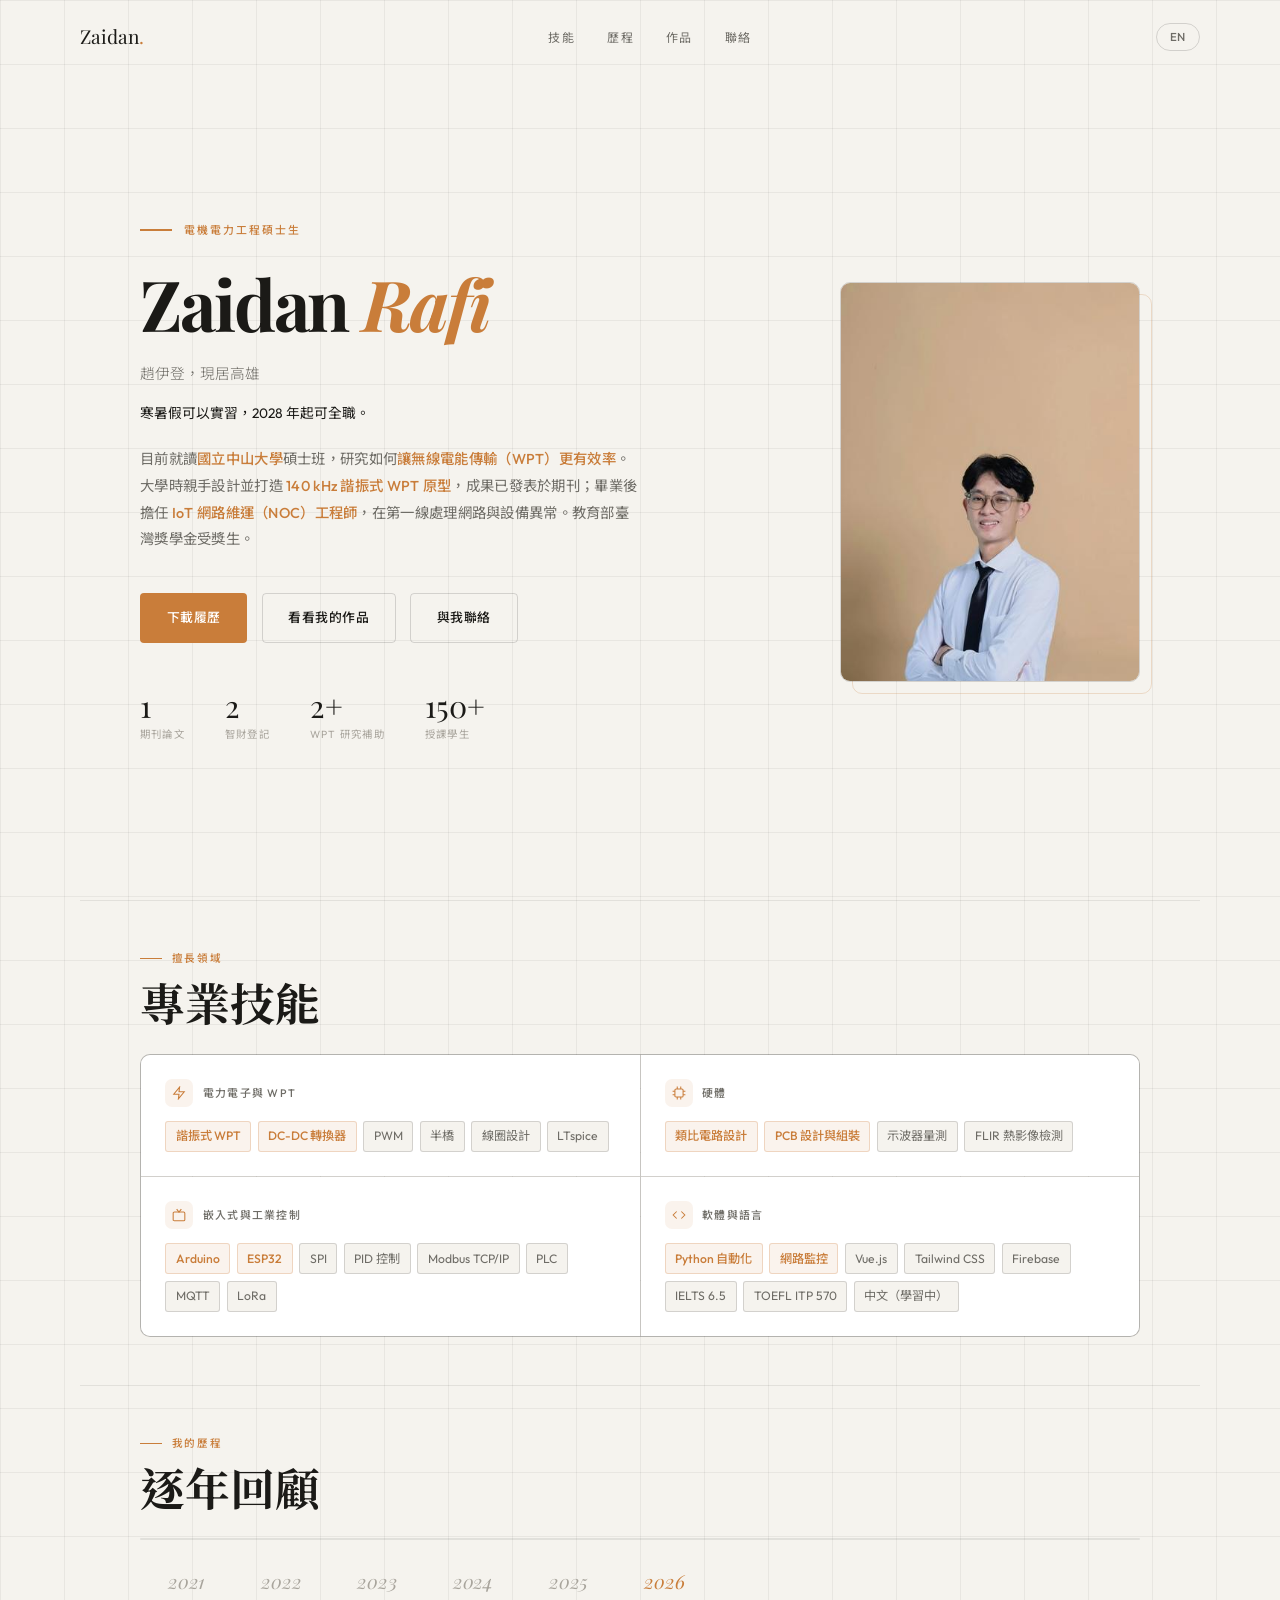
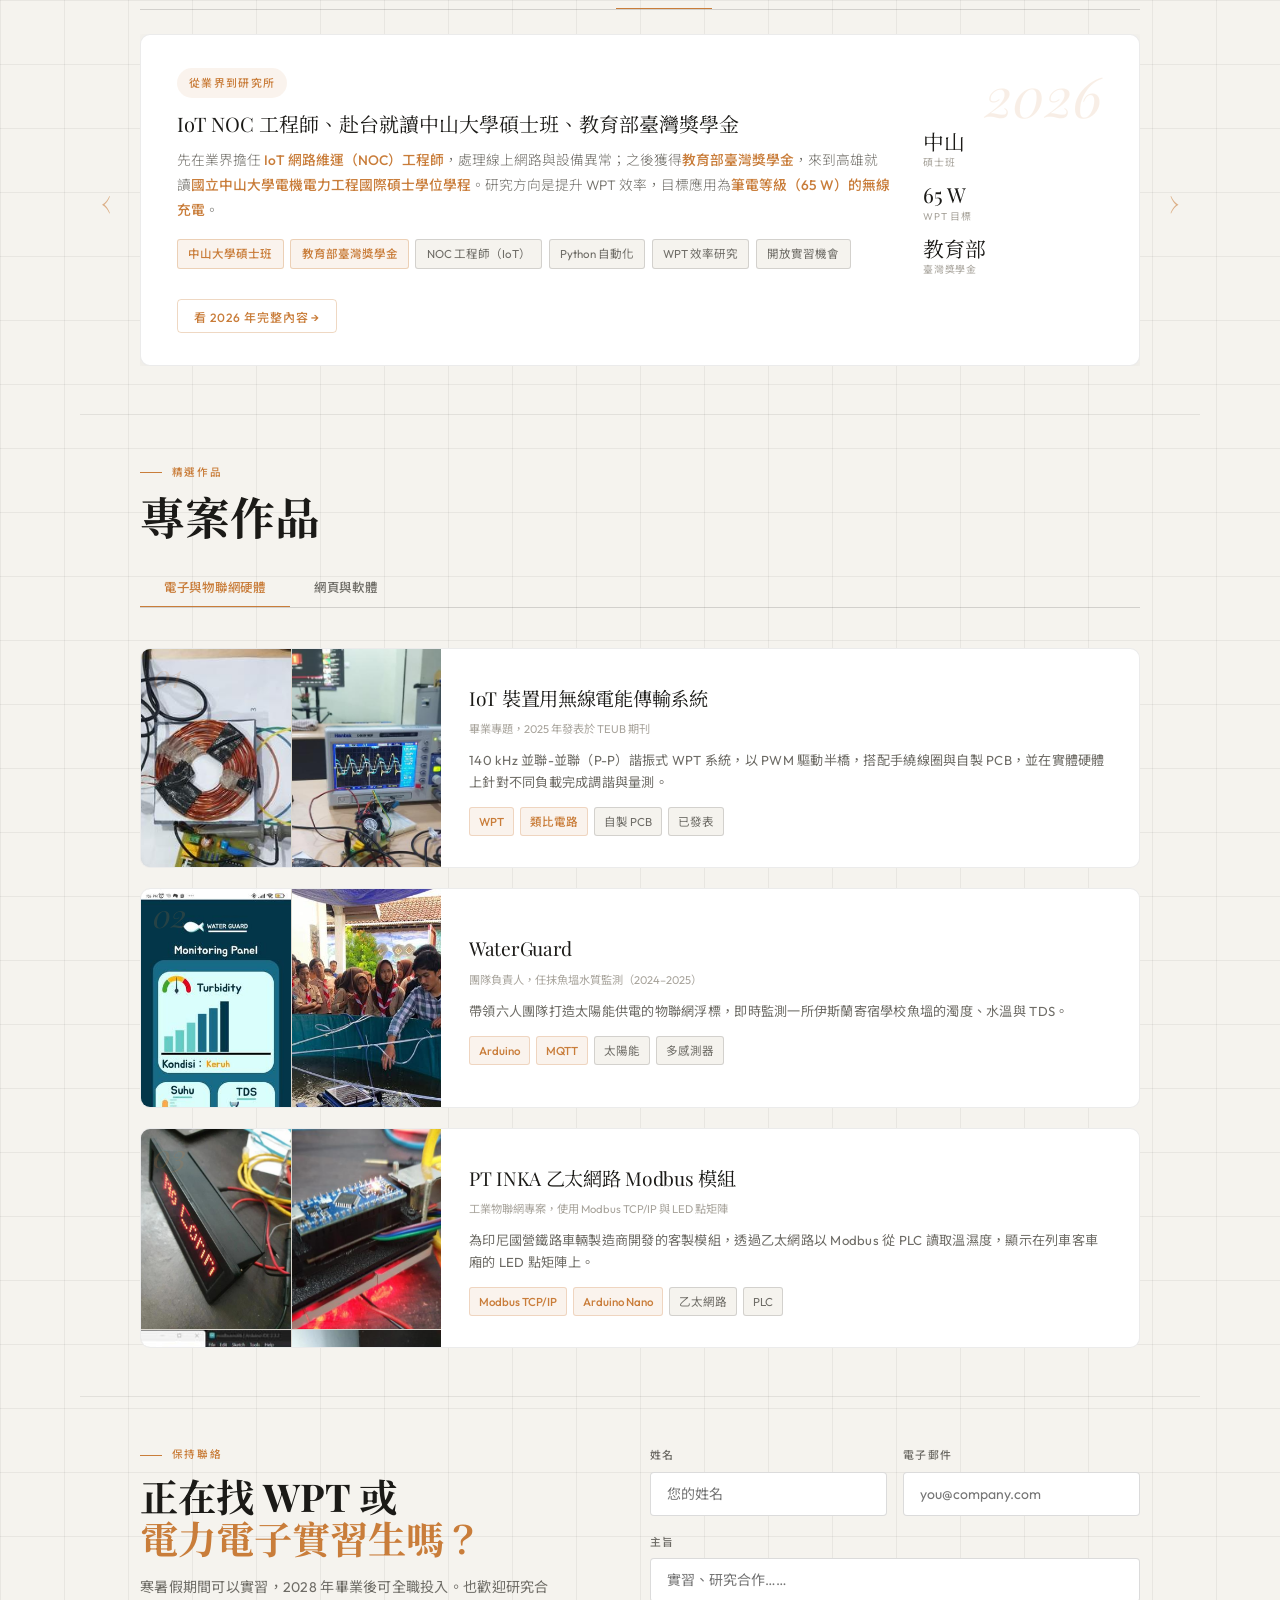
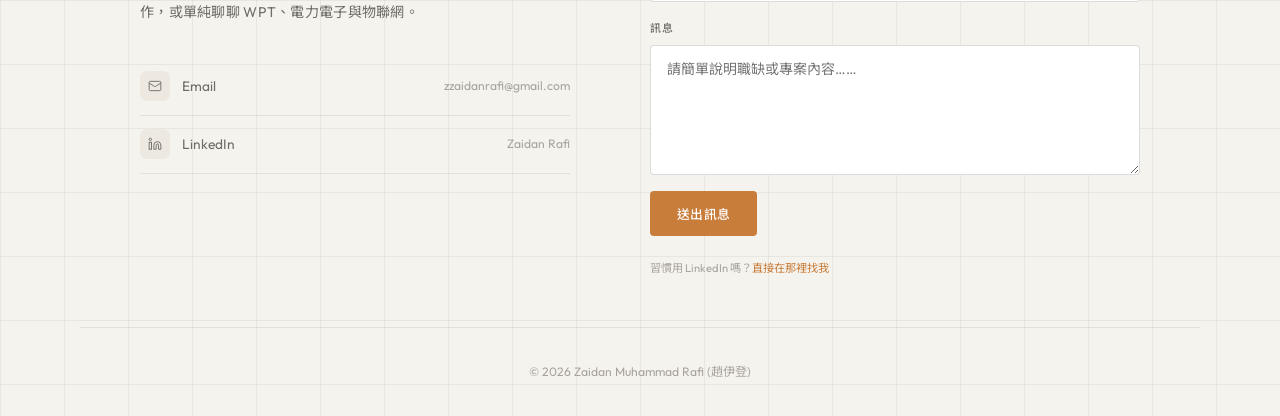
==== zh-tw/index.html @ 0ae0b6b9 "Favicon: flat #c97d3a Z monogram (ico 48, svg, png 192/512, apple-touch 180) Co-Authored-By: Claude " ====
<!DOCTYPE html>
<!-- GENERATED by tools/build-zh.js from index.html + i18n.js. Do not edit by hand. -->
<html lang="zh-Hant-TW" data-lang="zh">
<head>
  <meta charset="UTF-8"/>
  <meta name="viewport" content="width=device-width,initial-scale=1.0"/>
  <script>
    // Old shared links (?lang=zh-TW) and first-time Chinese-language visitors go to /zh-tw/.
    (function () {
      if (document.documentElement.getAttribute('data-lang') === 'zh') return;
      var q = new URLSearchParams(location.search).get('lang'), saved = null;
      try { saved = localStorage.getItem('zr_lang'); } catch (e) {}
      var zhBrowser = (navigator.languages || [navigator.language || '']).some(function (l) { return /^zh/i.test(l); });
      if ((q && /^zh/i.test(q)) || (!q && !saved && zhBrowser)) location.replace('/zh-tw/' + location.hash);
    })();
  </script>
  <title>趙伊登 Zaidan Rafi｜中山大學電機電力工程碩士生，研究無線電能傳輸</title>
  <meta name="description" content="趙伊登（Zaidan Muhammad Rafi），國立中山大學電機電力工程國際碩士學位學程碩士生，研究如何提升無線電能傳輸（WPT）效率。寒暑假可實習。"/>
  <meta name="google-site-verification" content="NMZUinbM27jAgfKmvwNhkKW8KKbpw7Dh9Q3jWD35H5w" />
  <link rel="icon" href="/favicon.ico" sizes="48x48"/>
  <link rel="icon" href="/icon.svg" type="image/svg+xml"/>
  <link rel="icon" href="/img/icon-192.png" type="image/png" sizes="192x192"/>
  <link rel="icon" href="/img/icon-512.png" type="image/png" sizes="512x512"/>
  <link rel="apple-touch-icon" href="/img/apple-touch-icon.png" sizes="180x180"/>
  <meta name="author" content="Zaidan Muhammad Rafi"/>
  <meta name="robots" content="index, follow, max-image-preview:large"/>
  <link rel="canonical" href="https://zaidanrafi.github.io/zh-tw/"/>
  <link rel="alternate" hreflang="en" href="https://zaidanrafi.github.io/"/>
  <link rel="alternate" hreflang="zh-TW" href="https://zaidanrafi.github.io/zh-tw/"/>
  <link rel="alternate" hreflang="x-default" href="https://zaidanrafi.github.io/"/>
  <meta property="og:type" content="profile"/>
  <meta property="og:site_name" content="Zaidan Muhammad Rafi"/>
  <meta property="og:locale" content="zh_TW"/>
  <meta property="og:locale:alternate" content="en_US"/>
  <meta property="og:title" content="趙伊登 Zaidan Muhammad Rafi｜無線電能傳輸與電力電子"/>
  <meta property="og:description" content="國立中山大學電機電力工程碩士生，研究如何讓無線電能傳輸更有效率。具期刊論文、兩項智財登記與 WPT 創業補助，寒暑假可以實習。"/>
  <meta property="og:url" content="https://zaidanrafi.github.io/zh-tw/"/>
  <meta property="og:image" content="https://zaidanrafi.github.io/img/og.png"/>
  <meta property="og:image:width" content="1200"/>
  <meta property="og:image:height" content="630"/>
  <meta property="og:image:alt" content="趙伊登（Zaidan Muhammad Rafi），國立中山大學電機電力工程碩士生"/>
  <meta property="profile:first_name" content="Zaidan Muhammad"/>
  <meta property="profile:last_name" content="Rafi"/>
  <meta name="twitter:card" content="summary_large_image"/>
  <meta name="twitter:title" content="趙伊登 Zaidan Muhammad Rafi｜無線電能傳輸與電力電子"/>
  <meta name="twitter:description" content="國立中山大學電機電力工程碩士生，研究如何讓無線電能傳輸更有效率。具期刊論文、兩項智財登記與 WPT 創業補助，寒暑假可以實習。"/>
  <meta name="twitter:image" content="https://zaidanrafi.github.io/img/og.png"/>
  <meta name="theme-color" content="#c97d3a"/>
  <script type="application/ld+json">{"@context":"https://schema.org","@graph":[{"@type":"Person","@id":"https://zaidanrafi.github.io/#person","name":"Zaidan Muhammad Rafi","alternateName":["Zaidan Rafi","趙伊登"],"givenName":"Zaidan Muhammad","familyName":"Rafi","url":"https://zaidanrafi.github.io/","image":"https://zaidanrafi.github.io/img/photo.jpeg","email":"mailto:zzaidanrafi@gmail.com","jobTitle":"MSc Student, Electrical Power Engineering","description":"MSc student in Electrical Power Engineering at National Sun Yat-sen University (NSYSU), Taiwan, researching efficient wireless power transfer (WPT). BSc in Electrical Engineering from Universitas Brawijaya.","affiliation":{"@type":"CollegeOrUniversity","name":"National Sun Yat-sen University","alternateName":"國立中山大學","url":"https://www.nsysu.edu.tw/"},"alumniOf":{"@type":"CollegeOrUniversity","name":"Universitas Brawijaya","url":"https://ub.ac.id/"},"address":{"@type":"PostalAddress","addressLocality":"Kaohsiung","addressCountry":"TW"},"knowsLanguage":["id","en","zh-Hant"],"knowsAbout":["Wireless Power Transfer","Magnetic Resonant Coupling","Power Electronics","DC-DC Converters","Electrical Power Engineering","Internet of Things","Embedded Systems","Modbus TCP/IP","PCB Design"],"award":["MOE Taiwan Scholarship","Brawijaya Start-up Action Funding 2024","2nd Place, Transport Safety Innovation Competition 2024","3rd Place, SIGMA Business Plan Competition 2024"],"sameAs":["https://www.linkedin.com/in/zaidanrafi","https://github.com/zaidanrafi"]},{"@type":"ScholarlyArticle","@id":"https://zaidanrafi.github.io/#wpt-paper","headline":"Design and Development of a 140 kHz Magnetic Resonant Coupling WPT System for IoT Devices","author":{"@id":"https://zaidanrafi.github.io/#person"},"datePublished":"2025-07","isPartOf":{"@type":"Periodical","name":"TEUB Student Journal, Electrical Engineering, Universitas Brawijaya"},"url":"https://elektro.studentjournal.ub.ac.id/index.php/teub/article/view/2264","about":["Wireless Power Transfer","Magnetic Resonant Coupling","Internet of Things"]},{"@type":"WebSite","@id":"https://zaidanrafi.github.io/#website","url":"https://zaidanrafi.github.io/","name":"Zaidan Muhammad Rafi","alternateName":["Zaidan Rafi","趙伊登"],"inLanguage":["en","zh-Hant-TW"],"publisher":{"@id":"https://zaidanrafi.github.io/#person"}},{"@type":"ProfilePage","@id":"https://zaidanrafi.github.io/zh-tw/#profile","url":"https://zaidanrafi.github.io/zh-tw/","name":"趙伊登 Zaidan Rafi｜中山大學電機電力工程碩士生，研究無線電能傳輸","inLanguage":"zh-Hant-TW","isPartOf":{"@id":"https://zaidanrafi.github.io/#website"},"mainEntity":{"@id":"https://zaidanrafi.github.io/#person"},"dateModified":"2026-11-06"}]}</script>
  <link rel="preconnect" href="https://fonts.googleapis.com"/>
  <link rel="preconnect" href="https://fonts.gstatic.com" crossorigin/>
  <link href="https://fonts.googleapis.com/css2?family=Playfair+Display:ital,wght@0,400;1,400&amp;family=Outfit:wght@300;400;500&amp;family=Noto+Sans+TC:wght@300;400;500&amp;family=Noto+Serif+TC:wght@500&amp;display=swap" rel="stylesheet" id="fonts"/>
  <link rel="preload" as="image" href="/img/photo.jpeg"/>
  <link rel="stylesheet" href="/style.css?v=8d2f2c07"/>
  <script src="https://cdn.jsdelivr.net/npm/@emailjs/browser@4.4.1/dist/email.min.js" integrity="sha384-SALc35EccAf6RzGw4iNsyj7kTPr33K7RoGzYu+7heZhT8s0GZouafRiCg1qy44AS" crossorigin="anonymous" defer></script>
  <meta name="referrer" content="strict-origin-when-cross-origin"/>
</head>
<body>

<nav id="nav">
  <a href="#top" class="nav-logo">Zaidan<span>.</span></a>
  <ul class="nav-links">
    <li><a href="#skills" data-i18n="nav.skills">技能</a></li>
    <li><a href="#journey" data-i18n="nav.journey">歷程</a></li>
    <li><a href="#projects" data-i18n="nav.work">作品</a></li>
    <li><a href="#contact" data-i18n="nav.contact">聯絡</a></li>
  </ul>
  <div class="nav-right">
  <button class="lang-btn" id="langBtn" type="button" aria-label="Switch to English" lang="en">EN</button>
  <button class="hamburger" id="hamburger" aria-label="Menu"><span></span><span></span><span></span></button>
  </div>
</nav>
<div class="mobile-menu" id="mobileMenu">
  <a href="#skills"   onclick="closeMob()" data-i18n="nav.skills">技能</a>
  <a href="#journey"  onclick="closeMob()" data-i18n="nav.journey">歷程</a>
  <a href="#projects" onclick="closeMob()" data-i18n="nav.work">作品</a>
  <a href="#contact"  onclick="closeMob()" data-i18n="nav.contact">聯絡</a>
</div>

<div id="top" class="hero-wrap">
<div class="hero">
  <div class="hero-inner">
    <div>
      <div class="hero-eyebrow" data-anim><div class="eyebrow-line"></div><span data-i18n="hero.eyebrow">電機電力工程碩士生</span></div>
      <h1 class="hero-name" data-anim>Zaidan <em>Rafi</em></h1>
      <p class="hero-role" data-anim data-i18n="hero.role"><span class="zh" lang="zh-Hant">趙伊登</span>，現居高雄</p>
      <div class="avail" data-anim data-i18n="hero.avail">寒暑假可以實習，2028 年起可全職。</div>
      <p class="hero-bio" data-anim data-i18n="hero.bio">目前就讀<b>國立中山大學</b>碩士班，研究如何<b>讓無線電能傳輸（WPT）更有效率</b>。大學時親手設計並打造 <b>140 kHz 諧振式 WPT 原型</b>，成果已發表於期刊；畢業後擔任 <b>IoT 網路維運（NOC）工程師</b>，在第一線處理網路與設備異常。教育部臺灣獎學金受獎生。</p>
      <div class="hero-cta" data-anim>
        <a href="/Zaidan_Rafi_CV_ZH.pdf" class="btn btn-primary cv-link" target="_blank" rel="noopener" data-i18n="hero.cv">下載履歷</a>
        <a href="#projects" class="btn btn-ghost" data-i18n="hero.cta1">看看我的作品</a>
        <a href="#contact"  class="btn btn-ghost" data-i18n="hero.cta2">與我聯絡</a>
      </div>
      <div class="stats-row" data-anim>
        <div class="stat"><span class="stat-num">1</span><span class="stat-lbl" data-i18n="stat.paper">期刊論文</span></div>
        <div class="stat"><span class="stat-num">2</span><span class="stat-lbl" data-i18n="stat.patents">智財登記</span></div>
        <div class="stat"><span class="stat-num">2+</span><span class="stat-lbl" data-i18n="stat.grants">WPT 研究補助</span></div>
        <div class="stat"><span class="stat-num">150+</span><span class="stat-lbl" data-i18n="stat.students">授課學生</span></div>
      </div>
    </div>
    <div class="photo-wrap" data-anim>
      <div class="photo-frame"><img src="/img/photo.jpeg" alt="趙伊登（Zaidan Muhammad Rafi）個人照" width="400" height="600" fetchpriority="high"/></div>
      <div class="photo-deco"></div>
    </div>
  </div>
  <div class="hero-mob" data-anim>
    <div class="hm-top">
      <div class="hm-photo"><img src="/img/photo.jpeg" alt="趙伊登（Zaidan Muhammad Rafi）個人照" width="400" height="600"/></div>
      <div><div class="hm-ey" data-i18n="hm.ey">中山大學碩士生</div><p class="hm-name">Zaidan <em>Rafi</em></p><p class="hm-role" data-i18n="hm.role"><span class="zh" lang="zh-Hant">趙伊登</span>，現居高雄</p></div>
    </div>
    <div class="avail" data-i18n="hm.avail">寒暑假可以實習。</div>
    <p class="hm-bio" data-i18n="hm.bio">在中山大學研究<strong>更高效率的無線電能傳輸</strong>。曾打造 140 kHz 諧振式 WPT 原型並發表論文，也做過 <strong>IoT NOC 工程師</strong>。</p>
    <div class="hm-cta"><a href="/Zaidan_Rafi_CV_ZH.pdf" class="btn btn-primary cv-link" target="_blank" rel="noopener" data-i18n="hero.cv">下載履歷</a><a href="#contact" class="btn btn-ghost" data-i18n="hm.contact">聯絡我</a></div>
    <div class="stats-row"><div class="stat"><span class="stat-num">1</span><span class="stat-lbl" data-i18n="stat.paper">期刊論文</span></div><div class="stat"><span class="stat-num">2</span><span class="stat-lbl" data-i18n="stat.patents">智財登記</span></div><div class="stat"><span class="stat-num">150+</span><span class="stat-lbl" data-i18n="stat.students">授課學生</span></div></div>
  </div>
</div>
</div>

<hr class="div"/>

<div class="sw" id="skills">
  <div class="s-label" data-anim><div class="s-label-line"></div><span data-i18n="skills.label">擅長領域</span></div>
  <h2 class="s-title" data-anim data-i18n="skills.title">專業技能</h2>
  <div class="skills-grid" data-anim>
    <div class="skill-card">
      <div class="sk-hd"><div class="sk-ico"><svg width="14" height="14" viewBox="0 0 24 24" fill="none" stroke="currentColor" stroke-width="1.8"><path d="M13 2L3 14h9l-1 8 10-12h-9l1-8z"/></svg></div><span data-i18n="sk.power">電力電子與 WPT</span></div>
      <div class="tags"><span class="tag hi" data-i18n="tag.resonant">諧振式 WPT</span><span class="tag hi" data-i18n="tag.dcdc">DC-DC 轉換器</span><span class="tag">PWM</span><span class="tag" data-i18n="tag.halfbridge">半橋</span><span class="tag" data-i18n="tag.coil">線圈設計</span><span class="tag">LTspice</span></div>
    </div>
    <div class="skill-card">
      <div class="sk-hd"><div class="sk-ico"><svg width="14" height="14" viewBox="0 0 24 24" fill="none" stroke="currentColor" stroke-width="1.8"><rect x="5" y="5" width="14" height="14" rx="2"/><path d="M9 1v4M15 1v4M9 19v4M15 19v4M1 9h4M1 15h4M19 9h4M19 15h4"/></svg></div><span data-i18n="sk.hw">硬體</span></div>
      <div class="tags"><span class="tag hi" data-i18n="tag.analog">類比電路設計</span><span class="tag hi" data-i18n="tag.pcb">PCB 設計與組裝</span><span class="tag" data-i18n="tag.osc">示波器量測</span><span class="tag" data-i18n="tag.flir">FLIR 熱影像檢測</span></div>
    </div>
    <div class="skill-card">
      <div class="sk-hd"><div class="sk-ico"><svg width="14" height="14" viewBox="0 0 24 24" fill="none" stroke="currentColor" stroke-width="1.8"><rect x="2" y="7" width="20" height="15" rx="2"/><polyline points="16 2 12 7 8 2"/></svg></div><span data-i18n="sk.emb">嵌入式與工業控制</span></div>
      <div class="tags"><span class="tag hi">Arduino</span><span class="tag hi">ESP32</span><span class="tag">SPI</span><span class="tag" data-i18n="tag.pid">PID 控制</span><span class="tag">Modbus TCP/IP</span><span class="tag">PLC</span><span class="tag">MQTT</span><span class="tag">LoRa</span></div>
    </div>
    <div class="skill-card">
      <div class="sk-hd"><div class="sk-ico"><svg width="14" height="14" viewBox="0 0 24 24" fill="none" stroke="currentColor" stroke-width="1.8"><polyline points="16 18 22 12 16 6"/><polyline points="8 6 2 12 8 18"/></svg></div><span data-i18n="sk.sw">軟體與語言</span></div>
      <div class="tags"><span class="tag hi" data-i18n="tag.py">Python 自動化</span><span class="tag hi" data-i18n="tag.netmon">網路監控</span><span class="tag">Vue.js</span><span class="tag">Tailwind CSS</span><span class="tag">Firebase</span><span class="tag">IELTS 6.5</span><span class="tag">TOEFL ITP 570</span><span class="tag" data-i18n="tag.zh">中文（學習中）</span></div>
    </div>
  </div>
</div>

<hr class="div"/>

<div class="sw" id="journey">
  <div class="s-label" data-anim><div class="s-label-line"></div><span data-i18n="journey.label">我的歷程</span></div>
  <h2 class="s-title" data-anim data-i18n="journey.title">逐年回顧</h2>
  <div data-anim>
    <div class="tl-progress"><div id="tlProgress"></div></div>
    <div class="tl-tabs" id="tlTabs">
      <button class="tl-tab active" onclick="tlPick(0,true)">2021<div class="tl-bar" id="tlBar0"></div></button>
      <button class="tl-tab"        onclick="tlPick(1,true)">2022<div class="tl-bar" id="tlBar1"></div></button>
      <button class="tl-tab"        onclick="tlPick(2,true)">2023<div class="tl-bar" id="tlBar2"></div></button>
      <button class="tl-tab"        onclick="tlPick(3,true)">2024<div class="tl-bar" id="tlBar3"></div></button>
      <button class="tl-tab"        onclick="tlPick(4,true)">2025<div class="tl-bar" id="tlBar4"></div></button>
      <button class="tl-tab"        onclick="tlPick(5,true)">2026<div class="tl-bar" id="tlBar5"></div></button>
    </div>
    <div class="tl-stage">
      <button class="tl-nav tl-nav-left" aria-label="上一年" data-i18n-aria="tl.prevYear" onclick="tlNav(-1)">&#8249;</button>
      <div id="tlCard"></div>
      <button class="tl-nav tl-nav-right" aria-label="下一年" data-i18n-aria="tl.nextYear" onclick="tlNav(1)">&#8250;</button>
    </div>
  </div>
</div>

<hr class="div"/>

<div class="sw" id="projects">
  <div class="s-label" data-anim><div class="s-label-line"></div><span data-i18n="projects.label">精選作品</span></div>
  <h2 class="s-title" data-anim data-i18n="projects.title">專案作品</h2>
  <div class="proj-tabs" data-anim>
    <button class="proj-tab on" onclick="switchTab('elec',this)" data-i18n="tab.elec">電子與物聯網硬體</button>
    <button class="proj-tab"    onclick="switchTab('web',this)" data-i18n="tab.web">網頁與軟體</button>
  </div>
  <div class="proj-panel" id="panel-web">
    <div class="pcard" onclick="openProj('rafinance')" data-anim>
      <div class="pcard-imgs"><div class="duo"><img src="/img/rafi1.jpeg" alt="Rafinance dashboard screen" loading="lazy"/><img src="/img/rafi2.jpeg" alt="Rafinance cash flow chart" loading="lazy"/></div><span class="pcard-num">01</span></div>
      <div class="pcard-body"><div class="pcard-name">Rafinance</div><div class="pcard-sub">rafinance-peach.vercel.app</div><div class="pcard-desc" data-i18n="p.rafi.desc">個人理財網頁應用，記錄收入、支出與存錢目標，透過 Firebase 即時同步。</div><div class="tags sm"><span class="tag hi">Vue.js 3</span><span class="tag hi">Tailwind CSS</span><span class="tag">Firebase</span><span class="tag">Vercel</span></div></div>
      <div class="pcard-hint" data-i18n="hint">↗ 查看詳情</div>
    </div>
    <div class="pcard" onclick="openProj('iotlab')" data-anim>
      <div class="pcard-imgs"><div class="duo"><img src="/img/lab1.jpeg" alt="IoT Lab website page" loading="lazy"/><img src="/img/lab2.jpeg" alt="IoT Lab website practicum page" loading="lazy"/></div><span class="pcard-num">02</span></div>
      <div class="pcard-body"><div class="pcard-name" data-i18n="p.lab.name">物聯網實驗室網站</div><div class="pcard-sub">iot.ub.ac.id/#/laboratory</div><div class="pcard-desc" data-i18n="p.lab.desc">布拉維賈亞大學 IoT 與智慧運算實驗室官網，涵蓋實驗室簡介、研究、組織與實驗課資源。</div><div class="tags sm"><span class="tag hi">Vue.js 3</span><span class="tag hi">Tailwind CSS</span><span class="tag">Firebase</span><span class="tag" data-i18n="tag.internal">校內主機</span></div></div>
      <div class="pcard-hint" data-i18n="hint">↗ 查看詳情</div>
    </div>
    <div class="pcard" onclick="openProj('icgc')" data-anim>
      <div class="pcard-imgs"><img class="si" src="/img/icgc.jpeg" alt="ICGC registration website" loading="lazy" style="object-position:center 15%"/><span class="pcard-num">03</span></div>
      <div class="pcard-body"><div class="pcard-name" data-i18n="p.icgc.name">ICGC 報名平台</div><div class="pcard-sub">icgc-registration.web.app</div><div class="pcard-desc" data-i18n="p.icgc.desc">印尼大專盃高爾夫錦標賽的報名平台，採用黑金色系品牌介面。</div><div class="tags sm"><span class="tag hi">Vue.js 3</span><span class="tag hi">Tailwind CSS</span><span class="tag">Supabase</span><span class="tag">Firebase</span></div></div>
      <div class="pcard-hint" data-i18n="hint">↗ 查看詳情</div>
    </div>
  </div>
  <div class="proj-panel on" id="panel-elec">
    <div class="pcard" onclick="openProj('wpt')" data-anim>
      <div class="pcard-imgs"><div class="quad"><img src="/img/wpt_test.jpeg" alt="140 kHz WPT test bench with driver board and coils" loading="lazy"/><img src="/img/wpt_osc.jpeg" alt="Oscilloscope showing WPT resonant waveforms" loading="lazy"/><img src="/img/wpt_pcb.jpeg" alt="Custom WPT driver and receiver PCBs" loading="lazy"/><img src="/img/wpt_therm.jpeg" alt="FLIR thermal check of the WPT driver" loading="lazy"/></div><span class="pcard-num">01</span></div>
      <div class="pcard-body"><div class="pcard-name" data-i18n="p.wpt.name">IoT 裝置用無線電能傳輸系統</div><div class="pcard-sub" data-i18n="p.wpt.sub">畢業專題，2025 年發表於 TEUB 期刊</div><div class="pcard-desc" data-i18n="p.wpt.desc">140 kHz 並聯-並聯（P-P）諧振式 WPT 系統，以 PWM 驅動半橋，搭配手繞線圈與自製 PCB，並在實體硬體上針對不同負載完成調諧與量測。</div><div class="tags sm"><span class="tag hi">WPT</span><span class="tag hi" data-i18n="tag.analogc">類比電路</span><span class="tag" data-i18n="tag.custompcb">自製 PCB</span><span class="tag" data-i18n="tag.published">已發表</span></div></div>
      <div class="pcard-hint" data-i18n="hint">↗ 查看詳情</div>
    </div>
    <div class="pcard" onclick="openProj('waterguard')" data-anim>
      <div class="pcard-imgs"><div class="quad"><img src="/img/wg_app.jpeg" alt="WaterGuard monitoring app" loading="lazy"/><img src="/img/wg_pond.jpeg" alt="WaterGuard buoy deployed in a fish pond" loading="lazy"/><img src="/img/wg_dev.jpeg" alt="WaterGuard solar-powered buoy prototype" loading="lazy"/><img src="/img/wg_pres.jpeg" alt="Presenting the WaterGuard project" loading="lazy"/></div><span class="pcard-num">02</span></div>
      <div class="pcard-body"><div class="pcard-name">WaterGuard</div><div class="pcard-sub" data-i18n="p.wg.sub">團隊負責人，任抹魚塭水質監測（2024–2025）</div><div class="pcard-desc" data-i18n="p.wg.desc">帶領六人團隊打造太陽能供電的物聯網浮標，即時監測一所伊斯蘭寄宿學校魚塭的濁度、水溫與 TDS。</div><div class="tags sm"><span class="tag hi">Arduino</span><span class="tag hi">MQTT</span><span class="tag" data-i18n="tag.solar">太陽能</span><span class="tag" data-i18n="tag.multisensor">多感測器</span></div></div>
      <div class="pcard-hint" data-i18n="hint">↗ 查看詳情</div>
    </div>
    <div class="pcard" onclick="openProj('inka')" data-anim>
      <div class="pcard-imgs"><div class="quad"><img src="/img/inka_led.jpeg" alt="LED matrix temperature display for PT INKA" loading="lazy"/><img src="/img/inka_pcb.jpeg" alt="Arduino Nano Every with Ethernet module" loading="lazy"/><img src="/img/inka_sw.jpeg" alt="PT INKA display module software testing" loading="lazy"/><img src="/img/inka_lab.jpeg" alt="PT INKA display module lab test" loading="lazy"/></div><span class="pcard-num">03</span></div>
      <div class="pcard-body"><div class="pcard-name" data-i18n="p.inka.name">PT INKA 乙太網路 Modbus 模組</div><div class="pcard-sub" data-i18n="p.inka.sub">工業物聯網專案，使用 Modbus TCP/IP 與 LED 點矩陣</div><div class="pcard-desc" data-i18n="p.inka.desc">為印尼國營鐵路車輛製造商開發的客製模組，透過乙太網路以 Modbus 從 PLC 讀取溫濕度，顯示在列車客車廂的 LED 點矩陣上。</div><div class="tags sm"><span class="tag hi">Modbus TCP/IP</span><span class="tag hi">Arduino Nano</span><span class="tag" data-i18n="tag.ethernet">乙太網路</span><span class="tag">PLC</span></div></div>
      <div class="pcard-hint" data-i18n="hint">↗ 查看詳情</div>
    </div>
  </div>
</div>

<hr class="div"/>

<div class="sw" id="contact">
  <div class="contact-grid">
    <div>
      <div class="s-label" data-anim><div class="s-label-line"></div><span data-i18n="contact.label">保持聯絡</span></div>
      <h2 class="contact-h" data-anim data-i18n="contact.h">正在找 WPT 或<br/><em>電力電子實習生嗎？</em></h2>
      <p class="contact-sub" data-anim data-i18n="contact.sub">寒暑假期間可以實習，2028 年畢業後可全職投入。也歡迎研究合作，或單純聊聊 WPT、電力電子與物聯網。</p>
      <div class="socials" data-anim>
        <a href="mailto:zzaidanrafi@gmail.com" class="soc-link"><div class="soc-ico"><svg width="14" height="14" viewBox="0 0 24 24" fill="none" stroke="currentColor" stroke-width="1.6"><rect x="2" y="4" width="20" height="16" rx="2"/><path d="m22 7-8.97 5.7a1.94 1.94 0 0 1-2.06 0L2 7"/></svg></div>Email<span>zzaidanrafi@gmail.com</span></a>
        <a href="https://www.linkedin.com/in/zaidanrafi" target="_blank" rel="me noopener" class="soc-link"><div class="soc-ico"><svg width="14" height="14" viewBox="0 0 24 24" fill="none" stroke="currentColor" stroke-width="1.6"><path d="M16 8a6 6 0 0 1 6 6v7h-4v-7a2 2 0 0 0-2-2 2 2 0 0 0-2 2v7h-4v-7a6 6 0 0 1 6-6z"/><rect width="4" height="12" x="2" y="9"/><circle cx="4" cy="4" r="2"/></svg></div>LinkedIn<span>Zaidan Rafi</span></a>
      </div>
    </div>
    <form id="cForm" data-anim novalidate>
      <div class="form-row">
        <div class="fg"><label for="cName" data-i18n="f.name">姓名</label><input type="text" id="cName" placeholder="您的姓名" data-i18n-ph="ph.name" autocomplete="name" maxlength="80" required/></div>
        <div class="fg"><label for="cEmail" data-i18n="f.email">電子郵件</label><input type="email" id="cEmail" placeholder="you@company.com" autocomplete="email" maxlength="120" required/></div>
      </div>
      <div class="fg"><label for="cSubject" data-i18n="f.subject">主旨</label><input type="text" id="cSubject" placeholder="實習、研究合作……" data-i18n-ph="ph.subject" maxlength="120"/></div>
      <div class="fg"><label for="cMsg" data-i18n="f.msg">訊息</label><textarea id="cMsg" placeholder="請簡單說明職缺或專案內容……" data-i18n-ph="ph.msg" minlength="10" maxlength="2000" required></textarea></div>
      <div class="hp" aria-hidden="true"><label for="cWebsite">Website</label><input type="text" id="cWebsite" tabindex="-1" autocomplete="off"/></div>
      <div id="cCaptcha"></div>
      <div style="display:flex;align-items:center;gap:1rem;flex-wrap:wrap">
        <button type="submit" class="btn btn-primary" id="cBtn" data-i18n="f.send">送出訊息</button>
        <span id="cFb" role="status" aria-live="polite" style="font-size:.82rem;display:none"></span>
      </div>
      <p class="form-note" data-i18n="f.note">習慣用 LinkedIn 嗎？<a href="https://www.linkedin.com/in/zaidanrafi" target="_blank" rel="noopener">直接在那裡找我</a></p>
    </form>
  </div>
</div>

<hr class="div"/>
<footer><span>© 2026 Zaidan Muhammad Rafi (<span class="zh" lang="zh-Hant">趙伊登</span>)</span></footer>

<div class="modal-bg" id="tlModal"><div class="modal-box" id="tlBox"></div></div>
<div class="modal-bg" id="prjModal"><div class="modal-box" id="prjBox"></div></div>

<div class="lb" id="lb">
  <button class="lb-x" id="lbX">✕</button>
  <button class="lb-arr lb-l" id="lbL">&#8249;</button>
  <img class="lb-img" id="lbImg" src="" alt=""/>
  <button class="lb-arr lb-r" id="lbR">&#8250;</button>
  <div class="lb-ctr" id="lbCtr"></div>
  <div class="lb-dots" id="lbDots"></div>
</div>

<script src="/i18n.js?v=c20176fd" defer></script>
<script src="/app.js?v=213fe9c8" defer></script>
</body>
</html>
---- style.css ----
*,*::before,*::after{box-sizing:border-box;margin:0;padding:0}
:root{
  --bg:#f5f3ee;--bg2:#fff;--bg3:#ede9e1;
  --text:#1b1a17;--muted:#6e6c66;--subtle:#a8a49c;
  --accent:#c97d3a;--accent2:#e8a96a;--abg:rgba(201,125,58,.09);
  --bdr:rgba(0,0,0,.08);--bdr2:rgba(0,0,0,.14);
  --serif:'Playfair Display',Georgia,serif;
  --sans:'Outfit',system-ui,sans-serif;
  --r:10px;
}
@media(prefers-color-scheme:dark){:root{
  --bg:#141310;--bg2:#1e1c19;--bg3:#252320;
  --text:#f0ece4;--muted:#928e87;--subtle:#5e5b56;
  --accent:#e8a96a;--accent2:#c97d3a;--abg:rgba(232,169,106,.1);
  --bdr:rgba(255,255,255,.07);--bdr2:rgba(255,255,255,.12);
}}
html{scroll-behavior:smooth}
body{
  font-family:var(--sans);background:var(--bg);color:var(--text);
  font-size:16px;line-height:1.7;-webkit-font-smoothing:antialiased;
  overflow-x:hidden;
  background-image:linear-gradient(rgba(0,0,0,.055) 1px,transparent 1px),
                   linear-gradient(90deg,rgba(0,0,0,.055) 1px,transparent 1px);
  background-size:64px 64px;
}
@media(prefers-color-scheme:dark){
  body{background-image:linear-gradient(rgba(255,255,255,.045) 1px,transparent 1px),
                        linear-gradient(90deg,rgba(255,255,255,.045) 1px,transparent 1px);}
}

/* NAV */
nav{position:fixed;top:0;left:0;right:0;z-index:100;display:flex;align-items:center;justify-content:space-between;padding:1.2rem 5rem;border-bottom:1px solid transparent;transition:background .3s,border-color .3s}
nav.on{background:var(--bg);border-color:var(--bdr2)}
.nav-logo{font-family:var(--serif);font-size:1.2rem;color:var(--text);text-decoration:none}
.nav-logo span{color:var(--accent)}
.nav-links{display:flex;gap:2rem;list-style:none}
.nav-links a{text-decoration:none;color:var(--muted);font-size:.75rem;letter-spacing:.1em;text-transform:uppercase;transition:color .2s;position:relative}
.nav-links a::after{content:'';position:absolute;bottom:-4px;left:0;width:0;height:1px;background:var(--accent);transition:width .25s}
.nav-links a:hover{color:var(--text)}
.nav-links a:hover::after,.nav-links a.on::after{width:100%}
.nav-links a.on{color:var(--accent)}
.hamburger{display:none;flex-direction:column;gap:5px;cursor:pointer;background:none;border:none;padding:4px}
.hamburger span{display:block;width:22px;height:1.5px;background:var(--text);transition:all .3s}
.hamburger.on span:nth-child(1){transform:translateY(6.5px) rotate(45deg)}
.hamburger.on span:nth-child(2){opacity:0}
.hamburger.on span:nth-child(3){transform:translateY(-6.5px) rotate(-45deg)}
.mobile-menu{display:flex;position:fixed;top:57px;left:0;right:0;background:var(--bg2);border-bottom:1px solid var(--bdr2);padding:1.5rem 2rem;z-index:99;flex-direction:column;gap:1rem;opacity:0;visibility:hidden;pointer-events:none;transform:translateY(-18px);transition:opacity .24s ease,visibility .24s ease,transform .32s cubic-bezier(.22,1,.36,1)}
.mobile-menu.on{opacity:1;visibility:visible;pointer-events:auto;transform:translateY(0)}
.mobile-menu a{text-decoration:none;color:var(--muted);font-size:.88rem;letter-spacing:.08em;text-transform:uppercase}

/* HERO */
.hero-wrap{max-width:1160px;margin:0 auto}
.hero{min-height:100vh;display:flex;align-items:center;padding:9rem 5rem 5rem}
.hero-inner{display:grid;grid-template-columns:1fr 300px;gap:5rem;align-items:center;width:100%}
.hero-mob{display:none}
.hero-eyebrow{display:flex;align-items:center;gap:.75rem;margin-bottom:1.75rem}
.eyebrow-line{width:32px;height:1.5px;background:var(--accent);flex-shrink:0}
.hero-eyebrow span{font-size:.68rem;font-weight:500;letter-spacing:.18em;text-transform:uppercase;color:var(--accent)}
.hero-name{font-family:var(--serif);font-size:clamp(2.8rem,5.5vw,5.2rem);line-height:1;letter-spacing:-.03em;color:var(--text);margin-bottom:.3em}
.hero-name em{font-style:italic;color:var(--accent)}
.hero-role{font-size:.92rem;font-weight:300;color:var(--muted);margin-bottom:1.5rem}
.hero-bio{font-size:.9rem;color:var(--muted);max-width:500px;line-height:1.85;margin-bottom:2.5rem;font-weight:300}
.hero-bio b{font-weight:500;color:var(--accent)}
.hero-cta{display:flex;gap:.9rem;flex-wrap:wrap}
.btn{display:inline-flex;align-items:center;gap:.45rem;padding:.75rem 1.6rem;border-radius:4px;font-family:var(--sans);font-size:.8rem;font-weight:500;letter-spacing:.04em;text-decoration:none;cursor:pointer;border:1px solid transparent;transition:all .22s}
.btn-primary{background:var(--accent);color:#fff}
.btn-primary:hover{background:var(--accent2);transform:translateY(-1px);box-shadow:0 6px 20px rgba(201,125,58,.3)}
.btn-ghost{background:transparent;border-color:var(--bdr2);color:var(--text)}
.btn-ghost:hover{border-color:var(--accent);color:var(--accent)}
.stats-row{display:flex;gap:2.5rem;margin-top:3rem;flex-wrap:wrap}
.stat{display:flex;flex-direction:column}
.stat-num{font-family:var(--serif);font-size:1.9rem;line-height:1;color:var(--text)}
.stat-lbl{font-size:.65rem;color:var(--subtle);letter-spacing:.08em;text-transform:uppercase;margin-top:.25rem}
.photo-wrap{position:relative}
.photo-frame{width:100%;aspect-ratio:3/4;border-radius:var(--r);overflow:hidden;border:1px solid var(--bdr2)}
.photo-frame img{width:100%;height:100%;object-fit:cover;object-position:center 30%;display:block}
.photo-deco{position:absolute;bottom:-12px;right:-12px;width:100%;height:100%;border:1.5px solid var(--accent);border-radius:var(--r);opacity:.22;z-index:-1}

/* SECTION */
.sw{max-width:1160px;margin:0 auto;padding:3rem 5rem}
hr.div{border:none;border-top:1px solid var(--bdr);max-width:1160px;margin:0 5rem}
.s-label{display:flex;align-items:center;gap:.6rem;margin-bottom:.6rem}
.s-label-line{width:22px;height:1px;background:var(--accent);flex-shrink:0}
.s-label span{font-size:.66rem;font-weight:500;letter-spacing:.16em;text-transform:uppercase;color:var(--accent)}
.s-title{font-family:var(--serif);font-size:clamp(2rem,3.5vw,2.8rem);line-height:1.1;letter-spacing:-.025em;color:var(--text);margin-bottom:1.65rem}

/* SKILLS */
.skills-grid{display:grid;grid-template-columns:repeat(2,1fr);gap:1px;background:var(--bdr2);border:1px solid var(--bdr2);border-radius:var(--r);overflow:hidden}
.skill-card{background:var(--bg2);padding:1.5rem;transition:background .2s}
.skill-card:hover{background:var(--bg3)}
.sk-hd{display:flex;align-items:center;gap:.6rem;margin-bottom:.9rem}
.sk-ico{width:28px;height:28px;border-radius:7px;flex-shrink:0;background:var(--abg);display:flex;align-items:center;justify-content:center;color:var(--accent)}
.sk-hd span{font-size:.68rem;font-weight:500;letter-spacing:.12em;text-transform:uppercase;color:var(--muted)}
.tags{display:flex;flex-wrap:wrap;gap:.4rem}
.tags.sm .tag{font-size:.72rem;padding:.18rem .55rem}
.tag{display:inline-block;font-size:.76rem;padding:.2rem .6rem;border-radius:3px;background:var(--bg);border:1px solid var(--bdr2);color:var(--muted)}
.tag.hi{background:var(--abg);border-color:rgba(201,125,58,.25);color:var(--accent);font-weight:500}

/* TIMELINE */
.tl-hint{display:flex;align-items:center;gap:.55rem;font-size:.72rem;color:var(--subtle);margin-bottom:1.25rem;letter-spacing:.04em}
.tl-pulse{width:8px;height:8px;border-radius:50%;background:var(--accent);animation:pulse 1.8s ease infinite;flex-shrink:0}
@keyframes pulse{0%,100%{opacity:1;transform:scale(1)}50%{opacity:.35;transform:scale(.65)}}
.tl-progress{height:2px;background:var(--bdr);border-radius:999px;overflow:hidden;margin-bottom:.9rem}
#tlProgress{height:100%;width:0;background:var(--accent);border-radius:inherit;pointer-events:none}
.tl-tabs{display:flex;border-bottom:1px solid var(--bdr2);overflow-x:auto;scrollbar-width:none;-webkit-overflow-scrolling:touch}
.tl-tabs::-webkit-scrollbar{display:none}
.tl-tab{flex:0 0 auto;padding:.85rem 1.75rem;font-family:var(--serif);font-size:1.2rem;font-style:italic;color:var(--subtle);cursor:pointer;background:none;border:none;border-bottom:2px solid transparent;margin-bottom:-1px;transition:all .28s;letter-spacing:-.01em;position:relative}
.tl-tab:hover{color:var(--text)}
.tl-tab.on{color:var(--accent);border-bottom-color:var(--accent)}
.tl-bar{display:none}
.tl-stage{position:relative}
#tlCard{position:relative;overflow:hidden;margin-top:1.5rem}
.tl-nav{position:absolute;top:50%;z-index:6;width:28px;height:44px;border:0;background:transparent;color:var(--accent);font-family:var(--serif);font-size:2rem;line-height:1;display:flex;align-items:center;justify-content:center;cursor:pointer;transition:transform .2s,opacity .2s;opacity:.58}
.tl-nav-left{left:-3rem;transform:translateY(-50%)}
.tl-nav-right{right:-3rem;transform:translateY(-50%)}
.tl-nav:hover{transform:translateY(-50%) scale(1.12);opacity:1}
.tl-card{position:relative;background:var(--bg2);border:1px solid var(--bdr);border-radius:var(--r);padding:2rem 2.25rem;display:grid;grid-template-columns:1fr 180px;gap:1rem 2rem;align-items:start;box-shadow:0 4px 24px rgba(0,0,0,.06)}
.tl-card.enter{z-index:2}
.tl-card.exit{position:absolute;inset:0;width:100%;z-index:1;pointer-events:none}
.tl-card.enter-right{animation:tlSlideInRight .38s ease both}
.tl-card.exit-left{animation:tlSlideOutLeft .38s ease both}
.tl-card.enter-left{animation:tlSlideInLeft .38s ease both}
.tl-card.exit-right{animation:tlSlideOutRight .38s ease both}
@keyframes tlSlideInRight{from{opacity:0;transform:translateX(34px)}to{opacity:1;transform:translateX(0)}}
@keyframes tlSlideOutLeft{from{opacity:1;transform:translateX(0)}to{opacity:0;transform:translateX(-34px)}}
@keyframes tlSlideInLeft{from{opacity:0;transform:translateX(-34px)}to{opacity:1;transform:translateX(0)}}
@keyframes tlSlideOutRight{from{opacity:1;transform:translateX(0)}to{opacity:0;transform:translateX(34px)}}
.tl-focus{display:inline-flex;align-items:center;gap:.4rem;background:var(--abg);color:var(--accent);font-size:.68rem;font-weight:500;letter-spacing:.12em;text-transform:uppercase;padding:.3rem .75rem;border-radius:20px;margin-bottom:.85rem}
.tl-ttl{font-family:var(--serif);font-size:1.25rem;color:var(--text);line-height:1.25;margin-bottom:.75rem}
.tl-body{font-size:.86rem;color:var(--muted);line-height:1.8;font-weight:300}
.tl-body b{font-weight:500;color:var(--accent)}
.tl-badges{display:flex;flex-wrap:wrap;gap:.4rem;margin-top:1rem}
.tl-badge{font-size:.72rem;padding:.22rem .65rem;border-radius:3px;border:1px solid var(--bdr2);color:var(--muted);background:var(--bg)}
.tl-badge.win{border-color:rgba(201,125,58,.3);color:var(--accent);background:var(--abg);font-weight:500}
.tl-more{grid-column:1;justify-self:start;margin-top:.25rem;display:inline-flex;align-items:center;gap:.4rem;font-size:.75rem;font-weight:500;letter-spacing:.08em;text-transform:uppercase;color:var(--accent);cursor:pointer;background:none;border:1px solid rgba(201,125,58,.3);border-radius:4px;padding:.45rem 1rem;font-family:var(--sans);transition:all .2s}
.tl-more:hover{background:var(--abg);gap:.7rem}
.tl-yr-big{font-family:var(--serif);font-size:3.5rem;font-style:italic;color:var(--accent);opacity:.12;line-height:1;text-align:right;user-select:none}
.tl-stats{display:flex;flex-direction:column;gap:.75rem;margin-top:.5rem}
.tl-sv{font-family:var(--serif);font-size:1.3rem;color:var(--text);line-height:1}
.tl-sk{font-size:.62rem;color:var(--subtle);letter-spacing:.08em;text-transform:uppercase;margin-top:.15rem}

/* PROJECTS */
.proj-tabs{display:flex;border-bottom:1px solid var(--bdr2);margin-bottom:2.5rem;overflow-x:auto;scrollbar-width:none}
.proj-tabs::-webkit-scrollbar{display:none}
.proj-tab{padding:.65rem 1.5rem;font-size:.78rem;font-weight:500;letter-spacing:.06em;text-transform:uppercase;color:var(--muted);cursor:pointer;border-bottom:2px solid transparent;margin-bottom:-1px;transition:all .2s;background:none;border-top:none;border-left:none;border-right:none;font-family:var(--sans);white-space:nowrap}
.proj-tab:hover{color:var(--text)}
.proj-tab.on{color:var(--accent);border-bottom-color:var(--accent)}
.proj-panel{display:none;flex-direction:column;gap:1.25rem}
.proj-panel.on{display:flex}
.pcard{background:var(--bg2);border:1px solid var(--bdr);border-radius:var(--r);overflow:hidden;cursor:pointer;display:grid;grid-template-columns:300px 1fr;height:220px;position:relative;transition:border-color .25s,transform .25s,box-shadow .25s}
.pcard:hover{border-color:var(--accent);transform:translateY(-2px);box-shadow:0 10px 32px rgba(0,0,0,.09)}
.pcard-hint{position:absolute;bottom:1rem;right:1.25rem;font-size:.68rem;letter-spacing:.1em;text-transform:uppercase;color:var(--accent);opacity:0;transition:opacity .2s;background:var(--abg);padding:.3rem .7rem;border-radius:3px}
.pcard:hover .pcard-hint{opacity:1}
.pcard-imgs{overflow:hidden;background:var(--bg3);height:100%;position:relative}
.pcard-imgs .si{width:100%;height:100%;object-fit:cover;display:block;transition:transform .4s}
.pcard:hover .si{transform:scale(1.05)}
.pcard-imgs .duo{display:grid;grid-template-columns:1fr 1fr;height:100%}
.pcard-imgs .duo img{width:100%;height:100%;object-fit:cover;display:block;transition:transform .4s}
.pcard-imgs .duo img:first-child{border-right:1px solid var(--bdr)}
.pcard:hover .duo img{transform:scale(1.05)}
.pcard-imgs .quad{display:grid;grid-template-columns:1fr 1fr;grid-template-rows:1fr 1fr;height:100%;gap:1px;background:var(--bdr)}
.pcard-imgs .quad img{width:100%;height:100%;object-fit:cover;display:block;transition:transform .4s;background:var(--bg3)}
.pcard:hover .quad img{transform:scale(1.04)}
.pcard-num{position:absolute;top:.6rem;left:.75rem;font-family:var(--serif);font-style:italic;font-size:2rem;color:var(--accent);opacity:.18;line-height:1;user-select:none;z-index:2;pointer-events:none}
.pcard-body{padding:1.5rem 1.75rem;display:flex;flex-direction:column;justify-content:center;overflow:hidden}
.pcard-name{font-family:var(--serif);font-size:1.2rem;letter-spacing:-.015em;color:var(--text);margin-bottom:.2rem;white-space:nowrap;overflow:hidden;text-overflow:ellipsis}
.pcard-sub{font-size:.7rem;color:var(--subtle);margin-bottom:.65rem}
.pcard-desc{font-size:.82rem;color:var(--muted);line-height:1.65;margin-bottom:.85rem;font-weight:300;display:-webkit-box;-webkit-line-clamp:3;-webkit-box-orient:vertical;overflow:hidden}

/* CONTACT */
.contact-grid{display:grid;grid-template-columns:1fr 1fr;gap:5rem;align-items:start}
.contact-h{font-family:var(--serif);font-size:clamp(1.9rem,3vw,2.8rem);line-height:1.1;letter-spacing:-.025em;color:var(--text);margin-bottom:1rem}
.contact-h em{font-style:italic;color:var(--accent)}
.contact-sub{font-size:.88rem;color:var(--muted);line-height:1.8;font-weight:300;margin-bottom:2rem}
.socials{display:flex;flex-direction:column}
.soc-link{display:flex;align-items:center;gap:.75rem;text-decoration:none;color:var(--muted);font-size:.86rem;transition:color .2s;padding:.85rem 0;border-bottom:1px solid var(--bdr)}
.soc-link:hover{color:var(--accent)}
.soc-ico{width:30px;height:30px;background:var(--bg3);border-radius:7px;display:flex;align-items:center;justify-content:center;flex-shrink:0;transition:background .2s}
.soc-link:hover .soc-ico{background:var(--abg)}
.soc-link span{margin-left:auto;font-size:.76rem;color:var(--subtle)}
form{display:flex;flex-direction:column;gap:1rem}
.form-row{display:flex;gap:1rem}
.fg{display:flex;flex-direction:column;gap:.4rem;flex:1}
.fg label{font-size:.68rem;font-weight:500;letter-spacing:.1em;text-transform:uppercase;color:var(--muted)}
.fg input,.fg textarea{background:var(--bg2);border:1px solid var(--bdr2);border-radius:4px;padding:.75rem 1rem;font-family:var(--sans);font-size:.875rem;color:var(--text);outline:none;transition:border-color .2s;resize:vertical}
.fg input:focus,.fg textarea:focus{border-color:var(--accent)}
.fg textarea{min-height:130px}
.form-note{font-size:.7rem;color:var(--subtle);margin-top:.4rem}
.form-note a{color:var(--accent);text-decoration:none}
footer{max-width:1160px;margin:0 auto;padding:2rem 5rem;display:flex;align-items:center;justify-content:center;font-size:.76rem;color:var(--subtle)}

/* MODALS */
.modal-bg{position:fixed;inset:0;background:rgba(0,0,0,.62);z-index:400;display:flex;align-items:center;justify-content:center;padding:1.5rem;opacity:0;pointer-events:none;transition:opacity .25s;backdrop-filter:blur(6px);-webkit-backdrop-filter:blur(6px);overscroll-behavior:contain}
.modal-bg.on{opacity:1;pointer-events:all}
.modal-box{background:var(--bg2);border-radius:16px;width:100%;max-width:720px;max-height:88vh;overflow-y:auto;transform:translateY(20px) scale(.97);transition:transform .32s cubic-bezier(.22,1,.36,1);scrollbar-width:thin;position:relative;overscroll-behavior:contain}
.modal-bg.on .modal-box{transform:none}
.m-close{position:absolute;top:.9rem;right:.9rem;width:32px;height:32px;border-radius:50%;border:1px solid var(--bdr2);background:rgba(255,255,255,.82);cursor:pointer;display:flex;align-items:center;justify-content:center;color:var(--muted);transition:all .2s;z-index:20;box-shadow:0 8px 24px rgba(0,0,0,.1);backdrop-filter:blur(8px);-webkit-backdrop-filter:blur(8px)}
.m-close:hover{border-color:var(--accent);color:var(--accent)}
@media(prefers-color-scheme:dark){.m-close{background:rgba(30,28,25,.82)}}

/* TL MODAL */
.tm-hdr{padding:2rem 4.2rem 0 2.25rem;clear:both}
.tm-yr{font-family:var(--serif);font-size:3rem;font-style:italic;color:var(--accent);line-height:1;margin-bottom:.15rem;opacity:.8}
.tm-focus{font-size:.65rem;font-weight:500;letter-spacing:.16em;text-transform:uppercase;color:var(--subtle);margin-bottom:.5rem}
.tm-ttl{font-family:var(--serif);font-size:1.3rem;color:var(--text);line-height:1.2;margin-bottom:.7rem}
.tm-sum{font-size:.875rem;color:var(--muted);line-height:1.85;font-weight:300;padding-bottom:1.5rem;border-bottom:1px solid var(--bdr)}
.tm-sum b{font-weight:500;color:var(--accent)}
.tm-body{padding:1.5rem 2.25rem 2rem;display:flex;flex-direction:column;gap:1.4rem}
.tm-sec-lbl{font-size:.64rem;font-weight:500;letter-spacing:.16em;text-transform:uppercase;color:var(--accent);margin-bottom:.6rem;display:flex;align-items:center;gap:.6rem}
.tm-sec-lbl::after{content:'';flex:1;height:1px;background:var(--abg)}
.tm-items{display:flex;flex-direction:column;gap:.5rem}
.tm-item{display:flex;gap:.75rem;align-items:flex-start}
.tm-dot{width:5px;height:5px;border-radius:50%;background:var(--accent);flex-shrink:0;margin-top:.62rem}
.tm-txt{font-size:.855rem;color:var(--text);line-height:1.65}
.tm-txt small{display:block;font-size:.775rem;color:var(--muted);margin-top:.1rem;font-weight:300}
.tm-badges{display:flex;flex-wrap:wrap;gap:.4rem}
.tm-story-nav{display:grid;grid-template-columns:1fr 1fr;gap:1rem;margin-top:.35rem;padding-top:1rem;border-top:1px solid var(--bdr)}
.tm-story-nav button{border:0;background:transparent;padding:.25rem 0;color:var(--text);font-family:var(--serif);font-size:1.25rem;font-style:italic;cursor:pointer;display:flex;align-items:center;gap:.55rem;transition:color .2s,transform .2s,opacity .2s;opacity:.78}
.tm-story-nav button:last-child{justify-content:flex-end;text-align:right}
.tm-story-nav button:hover{color:var(--accent);transform:translateX(-2px);opacity:1}
.tm-story-nav button:last-child:hover{transform:translateX(2px)}
.tm-story-nav span{color:var(--accent);font-size:1.7rem;line-height:1}
.tm-story-nav small{font-family:var(--sans);font-size:.58rem;font-style:normal;font-weight:500;letter-spacing:.14em;text-transform:uppercase;color:var(--subtle)}

/* PROJ MODAL */
.pm-gal{border-radius:16px 16px 0 0;overflow:hidden;background:var(--bg3)}
.pm-main-wrap{position:relative}
.pm-main{width:100%;max-height:300px;object-fit:cover;display:block;cursor:zoom-in;transition:opacity .2s}
.pm-zoom{position:absolute;right:.85rem;bottom:.85rem;width:30px;height:30px;border-radius:50%;border:1px solid rgba(255,255,255,.28);background:rgba(0,0,0,.34);color:#fff;display:flex;align-items:center;justify-content:center;cursor:pointer;font-size:1.05rem;line-height:1;z-index:3;backdrop-filter:blur(8px);-webkit-backdrop-filter:blur(8px);transition:background .2s,transform .2s}
.pm-zoom:hover{background:rgba(0,0,0,.52);transform:scale(1.06)}
.pm-thumbs{display:flex;gap:3px;padding:3px 0 0}
.pm-thumb{flex:1;height:72px;overflow:hidden;cursor:pointer;opacity:.65;transition:opacity .2s;position:relative}
.pm-thumb.on,.pm-thumb:hover{opacity:1}
.pm-thumb img{width:100%;height:100%;object-fit:cover;display:block}
.pm-nav-row{display:grid;grid-template-columns:30px 1fr 30px;align-items:center;gap:.75rem;padding:.6rem 1rem;background:var(--bg3)}
.pm-nav-btn{width:30px;height:30px;border-radius:50%;border:1px solid var(--bdr2);background:var(--bg2);cursor:pointer;display:flex;align-items:center;justify-content:center;color:var(--muted);transition:all .2s}
.pm-nav-btn:hover{border-color:var(--accent);color:var(--accent)}
.pm-nav-btn:disabled{opacity:.3;cursor:default}
.pm-ctr{font-size:.75rem;color:var(--subtle);text-align:center}
.pm-body{padding:1.75rem 2.25rem 2rem}
.pm-title{font-family:var(--serif);font-size:1.5rem;letter-spacing:-.02em;color:var(--text);margin-bottom:.25rem}
.pm-sub{font-size:.75rem;color:var(--accent);letter-spacing:.04em;margin-bottom:1rem}
.pm-desc{font-size:.88rem;color:var(--muted);line-height:1.85;font-weight:300;margin-bottom:1.25rem}
.pm-desc b{font-weight:500;color:var(--accent)}
.pm-link{display:inline-flex;align-items:center;gap:.4rem;font-size:.8rem;font-weight:500;color:var(--accent);text-decoration:none;border:1px solid rgba(201,125,58,.3);padding:.5rem 1rem;border-radius:4px;margin-top:.25rem;transition:background .2s}
.pm-link:hover{background:var(--abg)}

/* LIGHTBOX */
.lb{position:fixed;inset:0;background:rgba(0,0,0,.93);z-index:600;display:flex;align-items:center;justify-content:center;opacity:0;pointer-events:none;transition:opacity .22s}
.lb.on{opacity:1;pointer-events:all}
.lb-img{max-width:88vw;max-height:82vh;object-fit:contain;border-radius:8px;display:block}
.lb-x{position:absolute;top:1.25rem;right:1.25rem;width:40px;height:40px;border-radius:50%;background:rgba(255,255,255,.12);border:1px solid rgba(255,255,255,.2);cursor:pointer;font-size:1.1rem;color:#fff;transition:background .2s;display:flex;align-items:center;justify-content:center}
.lb-x:hover{background:rgba(255,255,255,.25)}
.lb-arr{position:absolute;top:50%;transform:translateY(-50%);width:44px;height:44px;border-radius:50%;background:rgba(255,255,255,.12);border:1px solid rgba(255,255,255,.18);cursor:pointer;font-size:1.6rem;color:#fff;transition:background .2s;display:flex;align-items:center;justify-content:center}
.lb-arr:hover{background:rgba(255,255,255,.25)}
.lb-l{left:1.25rem}.lb-r{right:1.25rem}
.lb-ctr{position:absolute;bottom:1.5rem;left:50%;transform:translateX(-50%);font-size:.78rem;color:rgba(255,255,255,.5);background:rgba(0,0,0,.45);padding:.28rem .85rem;border-radius:20px}
.lb-dots{position:absolute;bottom:3.75rem;left:50%;transform:translateX(-50%);display:flex;gap:.45rem}
.lb-dot{width:7px;height:7px;border-radius:50%;background:rgba(255,255,255,.28);cursor:pointer;transition:all .2s}
.lb-dot.on{background:#fff;transform:scale(1.25)}

/* ANIMATIONS */
@keyframes fadeUp{from{opacity:0;transform:translateY(22px)}to{opacity:1;transform:translateY(0)}}
[data-anim]{opacity:0}
[data-anim].vis{animation:fadeUp .75s cubic-bezier(.22,1,.36,1) both}

/* RESPONSIVE */
@media(max-width:1024px){.pcard{grid-template-columns:240px 1fr;height:200px}}
@media(max-width:900px){
  nav{padding:1rem 1.5rem}
  .nav-links{display:none}
  .hamburger{display:flex}
  .hero-wrap{margin:0}
  .hero{min-height:unset;padding:5.5rem 1.5rem 2.5rem;align-items:flex-start}
  .hero-inner{display:none!important}
  .hero-mob{display:block}
  .hm-top{display:flex;align-items:center;gap:1.25rem;margin-bottom:1.5rem}
  .hm-photo{flex-shrink:0;width:88px;height:88px;border-radius:50%;overflow:hidden;border:2px solid var(--accent);box-shadow:0 0 0 4px var(--abg)}
  .hm-photo img{width:100%;height:100%;object-fit:cover;object-position:center 45%;display:block}
  .hm-ey{font-size:.6rem;font-weight:500;letter-spacing:.16em;text-transform:uppercase;color:var(--accent);margin-bottom:.3rem}
  .hm-name{font-family:var(--serif);font-size:1.85rem;line-height:1.05;letter-spacing:-.03em;color:var(--text)}
  .hm-name em{font-style:italic;color:var(--accent)}
  .hm-role{font-size:.76rem;font-weight:300;color:var(--muted);margin-top:.25rem}
  .hm-bio{font-size:.84rem;color:var(--muted);line-height:1.8;font-weight:300;margin-bottom:1.5rem}
  .hm-bio strong{font-weight:500;color:var(--text)}
  .hm-cta{display:flex;gap:.7rem;flex-wrap:wrap;margin-bottom:1.75rem}
  .sw{padding:2rem 1.5rem}
  hr.div{margin:0 1.5rem}
  .skills-grid{grid-template-columns:1fr}
  .skill-card{padding:1rem 1.25rem}
  .tl-tab{padding:.7rem 1.1rem;font-size:1rem}
  .tl-stage{display:block}
  .tl-card{grid-template-columns:1fr;gap:1rem;padding:1.5rem}
  .tl-side{order:2}
  .tl-more{order:3;grid-column:1;width:100%;justify-content:center;margin-top:.1rem;padding:.7rem 1rem}
  .tl-nav{position:absolute;top:50%;width:24px;height:40px;font-size:1.6rem;border:0;background:transparent;opacity:.5;transform:translateY(-50%)}
  .tl-nav:hover{transform:translateY(-50%) scale(1.08);background:transparent;opacity:1}
  .tl-nav-left{left:-1.1rem;right:auto}
  .tl-nav-right{right:-1.1rem}
  .tl-yr-big{font-size:2.5rem;text-align:left}
  .tl-stats{flex-direction:row;gap:1.5rem}
  .pcard{grid-template-columns:1fr;grid-template-rows:170px 1fr;height:auto}
  .pcard-hint{display:none}
  .pcard-imgs{height:170px}
  .pcard-body{padding:1rem 1.25rem 1.25rem}
  .pcard-name{font-size:1.05rem}
  .contact-grid{grid-template-columns:1fr;gap:2.5rem}
  .form-row{flex-direction:column}
  footer{padding:1.5rem}
  .modal-bg{padding:1rem}
  .modal-box{max-height:86vh}
  .pm-gal .pm-main{height:220px;max-height:220px}
  .pm-zoom{right:.7rem;bottom:.7rem;width:28px;height:28px;font-size:.98rem}
  .pm-nav-row{grid-template-columns:38px 1fr 38px;padding:.7rem .9rem}
  .pm-nav-btn{width:38px;height:38px}
  .pm-thumbs{overflow-x:auto;scrollbar-width:none}
  .pm-thumbs::-webkit-scrollbar{display:none}
  .pm-thumb{flex:0 0 82px;height:58px}
  .pm-body{padding:1.25rem 1.5rem 1.75rem}
  .tm-hdr{padding:1.5rem 3.7rem 0 1.5rem}
  .tm-body{padding:1.25rem 1.5rem 1.75rem}
  .tm-story-nav{grid-template-columns:1fr 1fr;gap:.7rem}
  .tm-story-nav button{font-size:1.05rem}
  .tm-story-nav span{font-size:1.45rem}
  .tm-story-nav small{font-size:.52rem;letter-spacing:.1em}
}
@media(max-width:480px){
  .hm-name{font-size:1.65rem}
  .hm-photo{width:76px;height:76px}
}
@media(pointer:coarse){.pcard-hint{display:none}}

/* availability badge, CJK name, anti-spam honeypot (Nov 2026 update) */
.avail{display:block;max-width:34rem;font-size:.86rem;line-height:1.6;color:var(--text);margin:-.6rem 0 1.4rem}
.hero-mob .avail{margin:-.4rem 0 1rem;font-size:.8rem}
.zh{font-family:'Noto Sans TC','PingFang TC','Microsoft JhengHei',sans-serif}
.hp{position:absolute!important;left:-10000px;width:1px;height:1px;overflow:hidden}
#cForm{position:relative}
#cCaptcha{margin:.25rem 0 1rem}
#cCaptcha:empty{display:none}
.hero-mob .stats-row{display:grid;grid-template-columns:repeat(3,minmax(0,1fr));gap:1rem;margin-top:1.5rem}
.hero-mob .stat-lbl{white-space:normal;line-height:1.35}
@media(max-width:600px){
  .proj-tab{flex:1 1 0;white-space:normal;text-align:center;padding:.6rem .5rem;font-size:.68rem;letter-spacing:.04em;line-height:1.35}
}

/* language switch + Traditional Chinese typography */
.nav-right{display:flex;align-items:center;gap:.9rem}
.lang-btn{font-family:var(--sans);font-size:.72rem;font-weight:500;letter-spacing:.06em;color:var(--muted);background:transparent;border:1px solid var(--bdr2);border-radius:999px;padding:.32rem .8rem;cursor:pointer;transition:color .2s,border-color .2s}
.lang-btn:hover{color:var(--accent);border-color:var(--accent)}
html[lang^="zh"]{--serif:'Playfair Display','Noto Serif TC','PingFang TC','Microsoft JhengHei',serif;--sans:'Outfit','Noto Sans TC','PingFang TC','Microsoft JhengHei',sans-serif}
html[lang^="zh"] body{line-height:1.85}
html[lang^="zh"] .contact-h em,html[lang^="zh"] .tl-body em{font-style:normal}
html[lang^="zh"] .hero-bio,html[lang^="zh"] .hm-bio,html[lang^="zh"] .contact-sub,html[lang^="zh"] .pcard-desc{font-weight:400;letter-spacing:.02em}
html[lang^="zh"] .s-title,html[lang^="zh"] .contact-h{letter-spacing:0}
html[lang^="zh"] .nav-links a,html[lang^="zh"] .stat-lbl,html[lang^="zh"] .fg label{letter-spacing:.12em}
.hero-mob .hm-bio{max-width:34rem}
.hero-mob .stats-row{max-width:26rem}
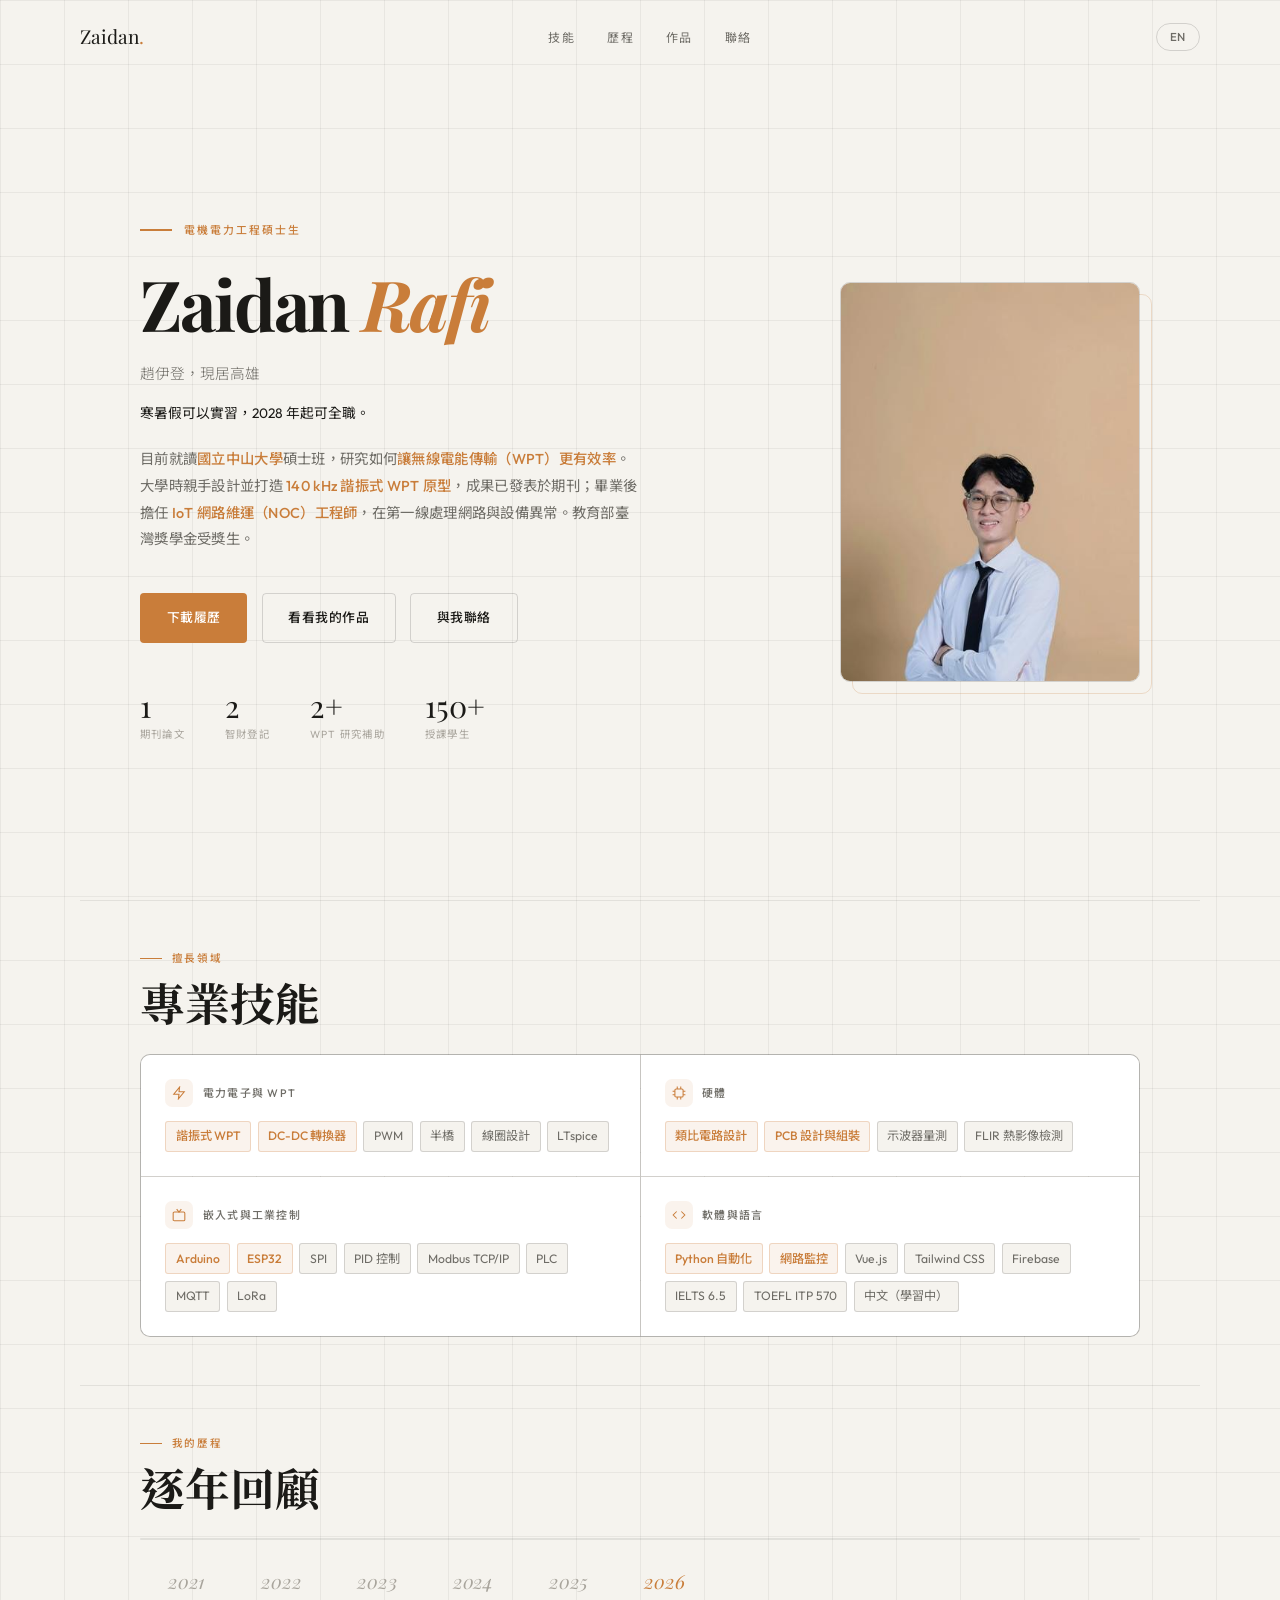
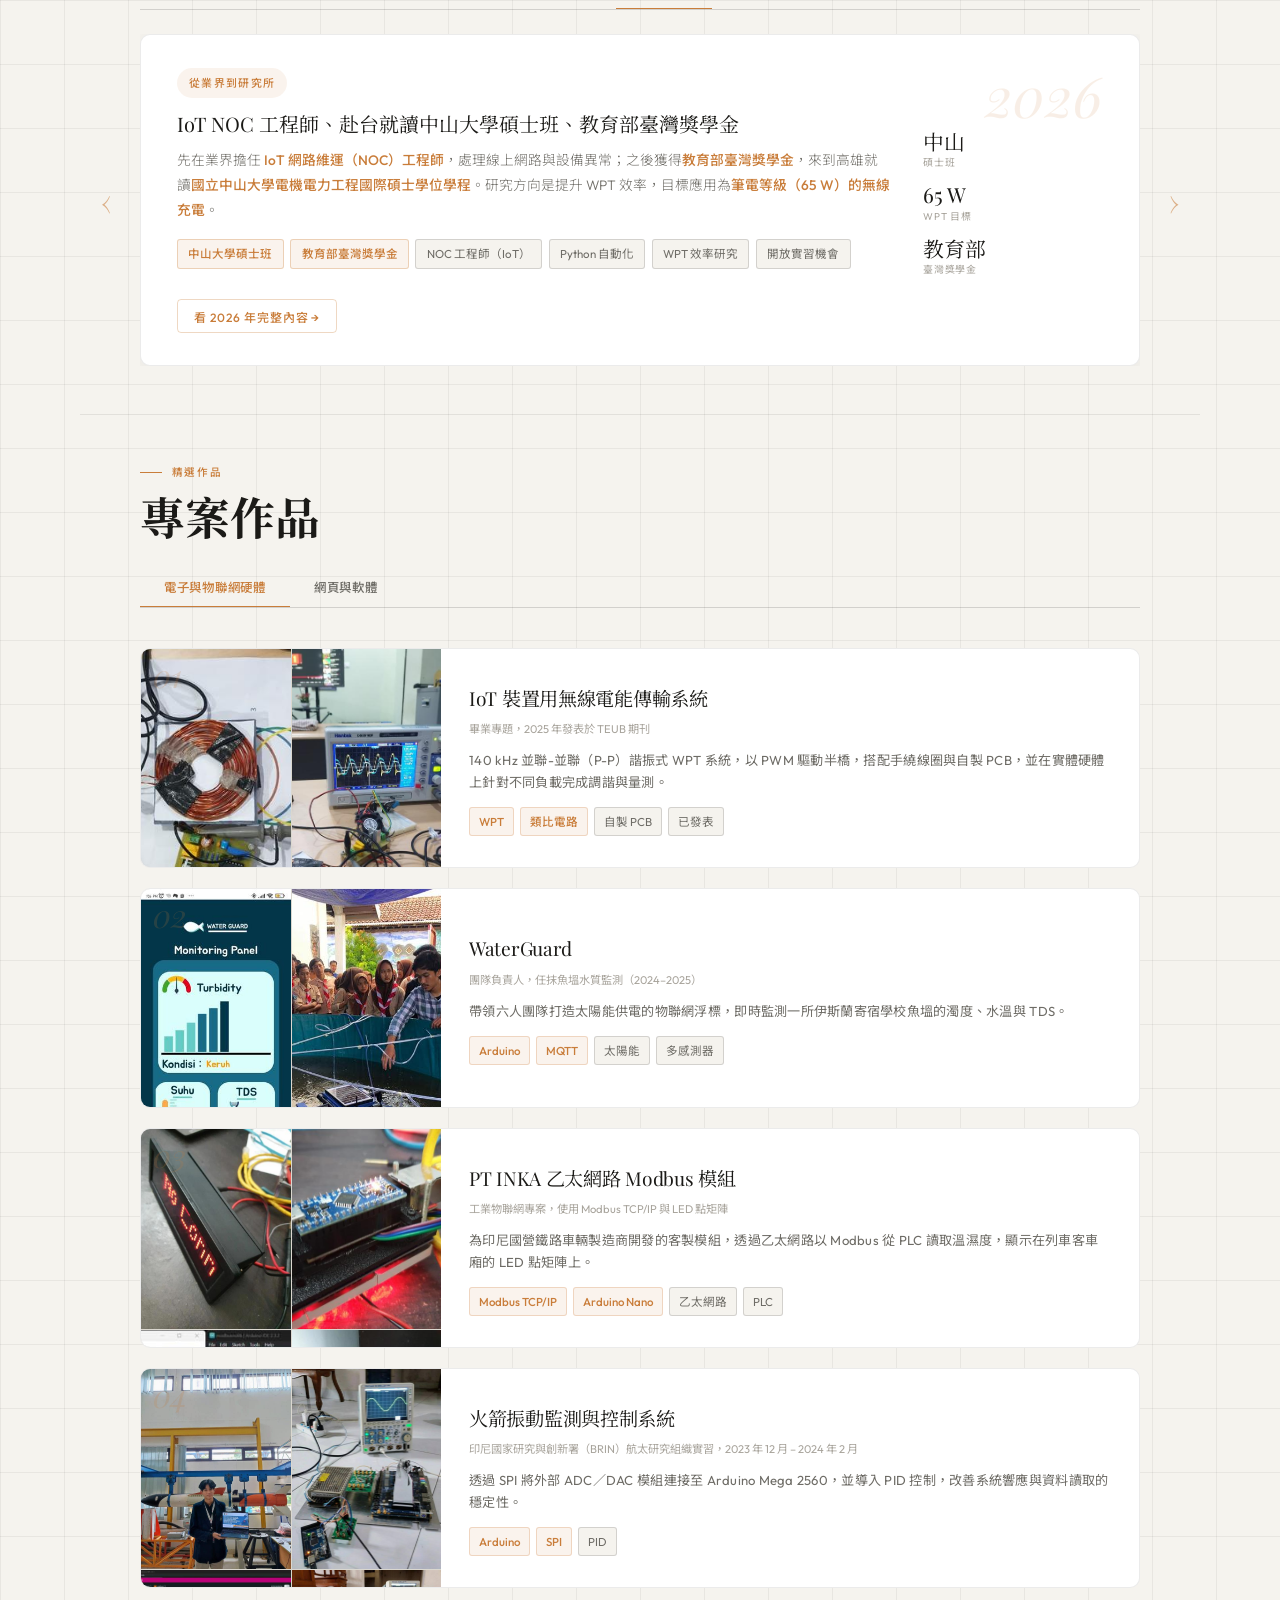
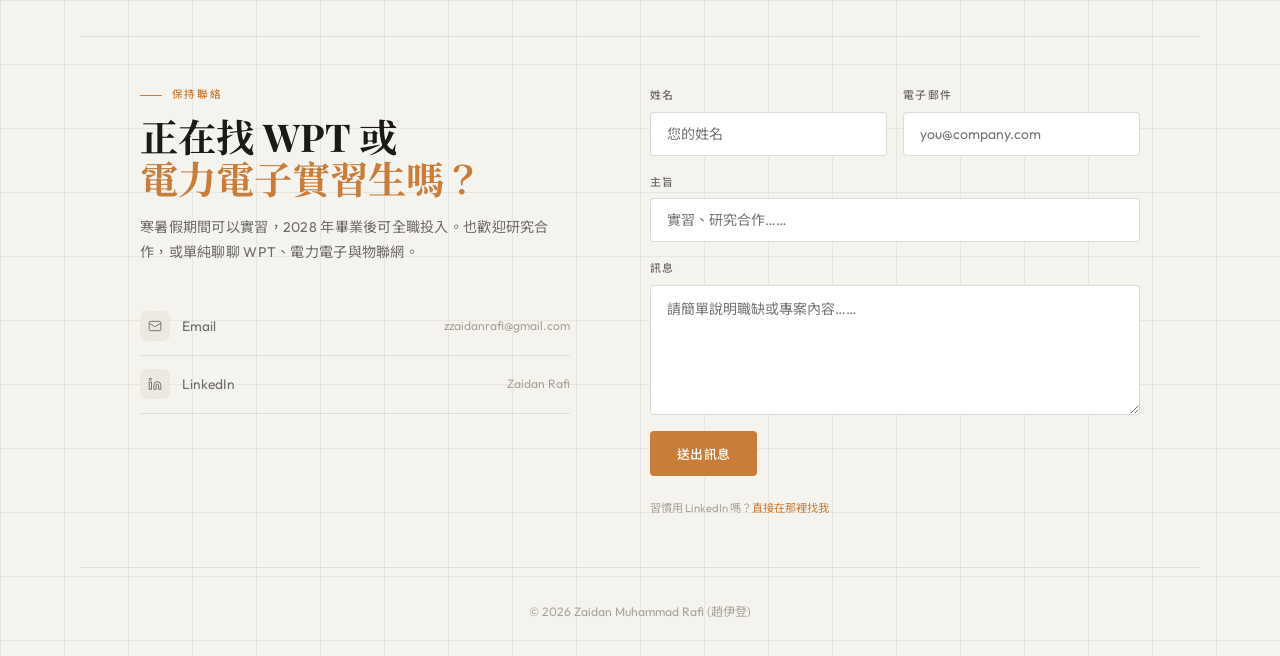
==== commit baf9b067: "Add BRIN rocket vibration monitoring project card with photos (EN + zh) Co-Authored-By: Claude Opus " ====
--- a/zh-tw/index.html
+++ b/zh-tw/index.html
@@ -29,7 +29,7 @@
   <link rel="alternate" hreflang="zh-TW" href="https://zaidanrafi.github.io/zh-tw/"/>
   <link rel="alternate" hreflang="x-default" href="https://zaidanrafi.github.io/"/>
   <meta property="og:type" content="profile"/>
-  <meta property="og:site_name" content="Zaidan Muhammad Rafi"/>
+  <meta property="og:site_name" content="Zaidan Rafi"/>
   <meta property="og:locale" content="zh_TW"/>
   <meta property="og:locale:alternate" content="en_US"/>
   <meta property="og:title" content="趙伊登 Zaidan Muhammad Rafi｜無線電能傳輸與電力電子"/>
@@ -46,7 +46,7 @@
   <meta name="twitter:description" content="國立中山大學電機電力工程碩士生，研究如何讓無線電能傳輸更有效率。具期刊論文、兩項智財登記與 WPT 創業補助，寒暑假可以實習。"/>
   <meta name="twitter:image" content="https://zaidanrafi.github.io/img/og.png"/>
   <meta name="theme-color" content="#c97d3a"/>
-  <script type="application/ld+json">{"@context":"https://schema.org","@graph":[{"@type":"Person","@id":"https://zaidanrafi.github.io/#person","name":"Zaidan Muhammad Rafi","alternateName":["Zaidan Rafi","趙伊登"],"givenName":"Zaidan Muhammad","familyName":"Rafi","url":"https://zaidanrafi.github.io/","image":"https://zaidanrafi.github.io/img/photo.jpeg","email":"mailto:zzaidanrafi@gmail.com","jobTitle":"MSc Student, Electrical Power Engineering","description":"MSc student in Electrical Power Engineering at National Sun Yat-sen University (NSYSU), Taiwan, researching efficient wireless power transfer (WPT). BSc in Electrical Engineering from Universitas Brawijaya.","affiliation":{"@type":"CollegeOrUniversity","name":"National Sun Yat-sen University","alternateName":"國立中山大學","url":"https://www.nsysu.edu.tw/"},"alumniOf":{"@type":"CollegeOrUniversity","name":"Universitas Brawijaya","url":"https://ub.ac.id/"},"address":{"@type":"PostalAddress","addressLocality":"Kaohsiung","addressCountry":"TW"},"knowsLanguage":["id","en","zh-Hant"],"knowsAbout":["Wireless Power Transfer","Magnetic Resonant Coupling","Power Electronics","DC-DC Converters","Electrical Power Engineering","Internet of Things","Embedded Systems","Modbus TCP/IP","PCB Design"],"award":["MOE Taiwan Scholarship","Brawijaya Start-up Action Funding 2024","2nd Place, Transport Safety Innovation Competition 2024","3rd Place, SIGMA Business Plan Competition 2024"],"sameAs":["https://www.linkedin.com/in/zaidanrafi","https://github.com/zaidanrafi"]},{"@type":"ScholarlyArticle","@id":"https://zaidanrafi.github.io/#wpt-paper","headline":"Design and Development of a 140 kHz Magnetic Resonant Coupling WPT System for IoT Devices","author":{"@id":"https://zaidanrafi.github.io/#person"},"datePublished":"2025-07","isPartOf":{"@type":"Periodical","name":"TEUB Student Journal, Electrical Engineering, Universitas Brawijaya"},"url":"https://elektro.studentjournal.ub.ac.id/index.php/teub/article/view/2264","about":["Wireless Power Transfer","Magnetic Resonant Coupling","Internet of Things"]},{"@type":"WebSite","@id":"https://zaidanrafi.github.io/#website","url":"https://zaidanrafi.github.io/","name":"Zaidan Muhammad Rafi","alternateName":["Zaidan Rafi","趙伊登"],"inLanguage":["en","zh-Hant-TW"],"publisher":{"@id":"https://zaidanrafi.github.io/#person"}},{"@type":"ProfilePage","@id":"https://zaidanrafi.github.io/zh-tw/#profile","url":"https://zaidanrafi.github.io/zh-tw/","name":"趙伊登 Zaidan Rafi｜中山大學電機電力工程碩士生，研究無線電能傳輸","inLanguage":"zh-Hant-TW","isPartOf":{"@id":"https://zaidanrafi.github.io/#website"},"mainEntity":{"@id":"https://zaidanrafi.github.io/#person"},"dateModified":"2026-11-06"}]}</script>
+  <script type="application/ld+json">{"@context":"https://schema.org","@graph":[{"@type":"Person","@id":"https://zaidanrafi.github.io/#person","name":"Zaidan Muhammad Rafi","alternateName":["Zaidan Rafi","趙伊登"],"givenName":"Zaidan Muhammad","familyName":"Rafi","url":"https://zaidanrafi.github.io/","image":"https://zaidanrafi.github.io/img/photo.jpeg","jobTitle":"MSc Student, Electrical Power Engineering","description":"MSc student in Electrical Power Engineering at National Sun Yat-sen University (NSYSU), Taiwan, researching efficient wireless power transfer (WPT). BSc in Electrical Engineering from Universitas Brawijaya.","affiliation":{"@type":"CollegeOrUniversity","name":"National Sun Yat-sen University","alternateName":"國立中山大學","url":"https://www.nsysu.edu.tw/"},"alumniOf":{"@type":"CollegeOrUniversity","name":"Universitas Brawijaya","url":"https://ub.ac.id/"},"address":{"@type":"PostalAddress","addressLocality":"Kaohsiung","addressCountry":"TW"},"knowsLanguage":["id","en","zh-Hant"],"knowsAbout":["Wireless Power Transfer","Magnetic Resonant Coupling","Power Electronics","DC-DC Converters","Electrical Power Engineering","Internet of Things","Embedded Systems","Modbus TCP/IP","PCB Design"],"award":["MOE Taiwan Scholarship","Brawijaya Start-up Action Funding 2024","2nd Place, Transport Safety Innovation Competition 2024","3rd Place, SIGMA Business Plan Competition 2024"],"sameAs":["https://www.linkedin.com/in/zaidanrafi","https://github.com/zaidanrafi"]},{"@type":"ScholarlyArticle","@id":"https://zaidanrafi.github.io/#wpt-paper","headline":"Design and Development of a 140 kHz Magnetic Resonant Coupling WPT System for IoT Devices","author":{"@id":"https://zaidanrafi.github.io/#person"},"datePublished":"2025-07","isPartOf":{"@type":"Periodical","name":"TEUB Student Journal, Electrical Engineering, Universitas Brawijaya"},"url":"https://elektro.studentjournal.ub.ac.id/index.php/teub/article/view/2264","about":["Wireless Power Transfer","Magnetic Resonant Coupling","Internet of Things"]},{"@type":"WebSite","@id":"https://zaidanrafi.github.io/#website","url":"https://zaidanrafi.github.io/","name":"Zaidan Rafi","alternateName":["Zaidan Muhammad Rafi","趙伊登"],"inLanguage":["en","zh-Hant-TW"],"publisher":{"@id":"https://zaidanrafi.github.io/#person"}},{"@type":"ProfilePage","@id":"https://zaidanrafi.github.io/zh-tw/#profile","url":"https://zaidanrafi.github.io/zh-tw/","name":"趙伊登 Zaidan Rafi｜中山大學電機電力工程碩士生，研究無線電能傳輸","inLanguage":"zh-Hant-TW","isPartOf":{"@id":"https://zaidanrafi.github.io/#website"},"mainEntity":{"@id":"https://zaidanrafi.github.io/#person"},"dateModified":"2026-11-08"}]}</script>
   <link rel="preconnect" href="https://fonts.googleapis.com"/>
   <link rel="preconnect" href="https://fonts.gstatic.com" crossorigin/>
   <link href="https://fonts.googleapis.com/css2?family=Playfair+Display:ital,wght@0,400;1,400&amp;family=Outfit:wght@300;400;500&amp;family=Noto+Sans+TC:wght@300;400;500&amp;family=Noto+Serif+TC:wght@500&amp;display=swap" rel="stylesheet" id="fonts"/>
@@ -206,6 +206,11 @@
       <div class="pcard-body"><div class="pcard-name" data-i18n="p.inka.name">PT INKA 乙太網路 Modbus 模組</div><div class="pcard-sub" data-i18n="p.inka.sub">工業物聯網專案，使用 Modbus TCP/IP 與 LED 點矩陣</div><div class="pcard-desc" data-i18n="p.inka.desc">為印尼國營鐵路車輛製造商開發的客製模組，透過乙太網路以 Modbus 從 PLC 讀取溫濕度，顯示在列車客車廂的 LED 點矩陣上。</div><div class="tags sm"><span class="tag hi">Modbus TCP/IP</span><span class="tag hi">Arduino Nano</span><span class="tag" data-i18n="tag.ethernet">乙太網路</span><span class="tag">PLC</span></div></div>
       <div class="pcard-hint" data-i18n="hint">↗ 查看詳情</div>
     </div>
+    <div class="pcard" onclick="openProj('brin')" data-anim>
+      <div class="pcard-imgs"><div class="quad"><img src="/img/brin_rocket.jpeg" alt="Presenting the rocket vibration monitoring and control system at BRIN" loading="lazy"/><img src="/img/brin_scope.jpeg" alt="Arduino Mega 2560 with ADC and DAC boards and an oscilloscope check" loading="lazy"/><img src="/img/brin_plot.jpeg" alt="Serial plot of the DAC sine output and the ADC readback" loading="lazy"/><img src="/img/brin_code.jpeg" alt="Arduino SPI code for the DAC next to the oscilloscope" loading="lazy"/></div><span class="pcard-num">04</span></div>
+      <div class="pcard-body"><div class="pcard-name" data-i18n="p.brin.name">火箭振動監測與控制系統</div><div class="pcard-sub" data-i18n="p.brin.sub">印尼國家研究與創新署（BRIN）航太研究組織實習，2023 年 12 月 – 2024 年 2 月</div><div class="pcard-desc" data-i18n="p.brin.desc">透過 SPI 將外部 ADC／DAC 模組連接至 Arduino Mega 2560，並導入 PID 控制，改善系統響應與資料讀取的穩定性。</div><div class="tags sm"><span class="tag hi">Arduino</span><span class="tag hi">SPI</span><span class="tag">PID</span></div></div>
+      <div class="pcard-hint" data-i18n="hint">↗ 查看詳情</div>
+    </div>
   </div>
 </div>
 
@@ -255,7 +260,7 @@
   <div class="lb-dots" id="lbDots"></div>
 </div>
 
-<script src="/i18n.js?v=c20176fd" defer></script>
-<script src="/app.js?v=213fe9c8" defer></script>
+<script src="/i18n.js?v=94d1a1aa" defer></script>
+<script src="/app.js?v=36503a97" defer></script>
 </body>
 </html>
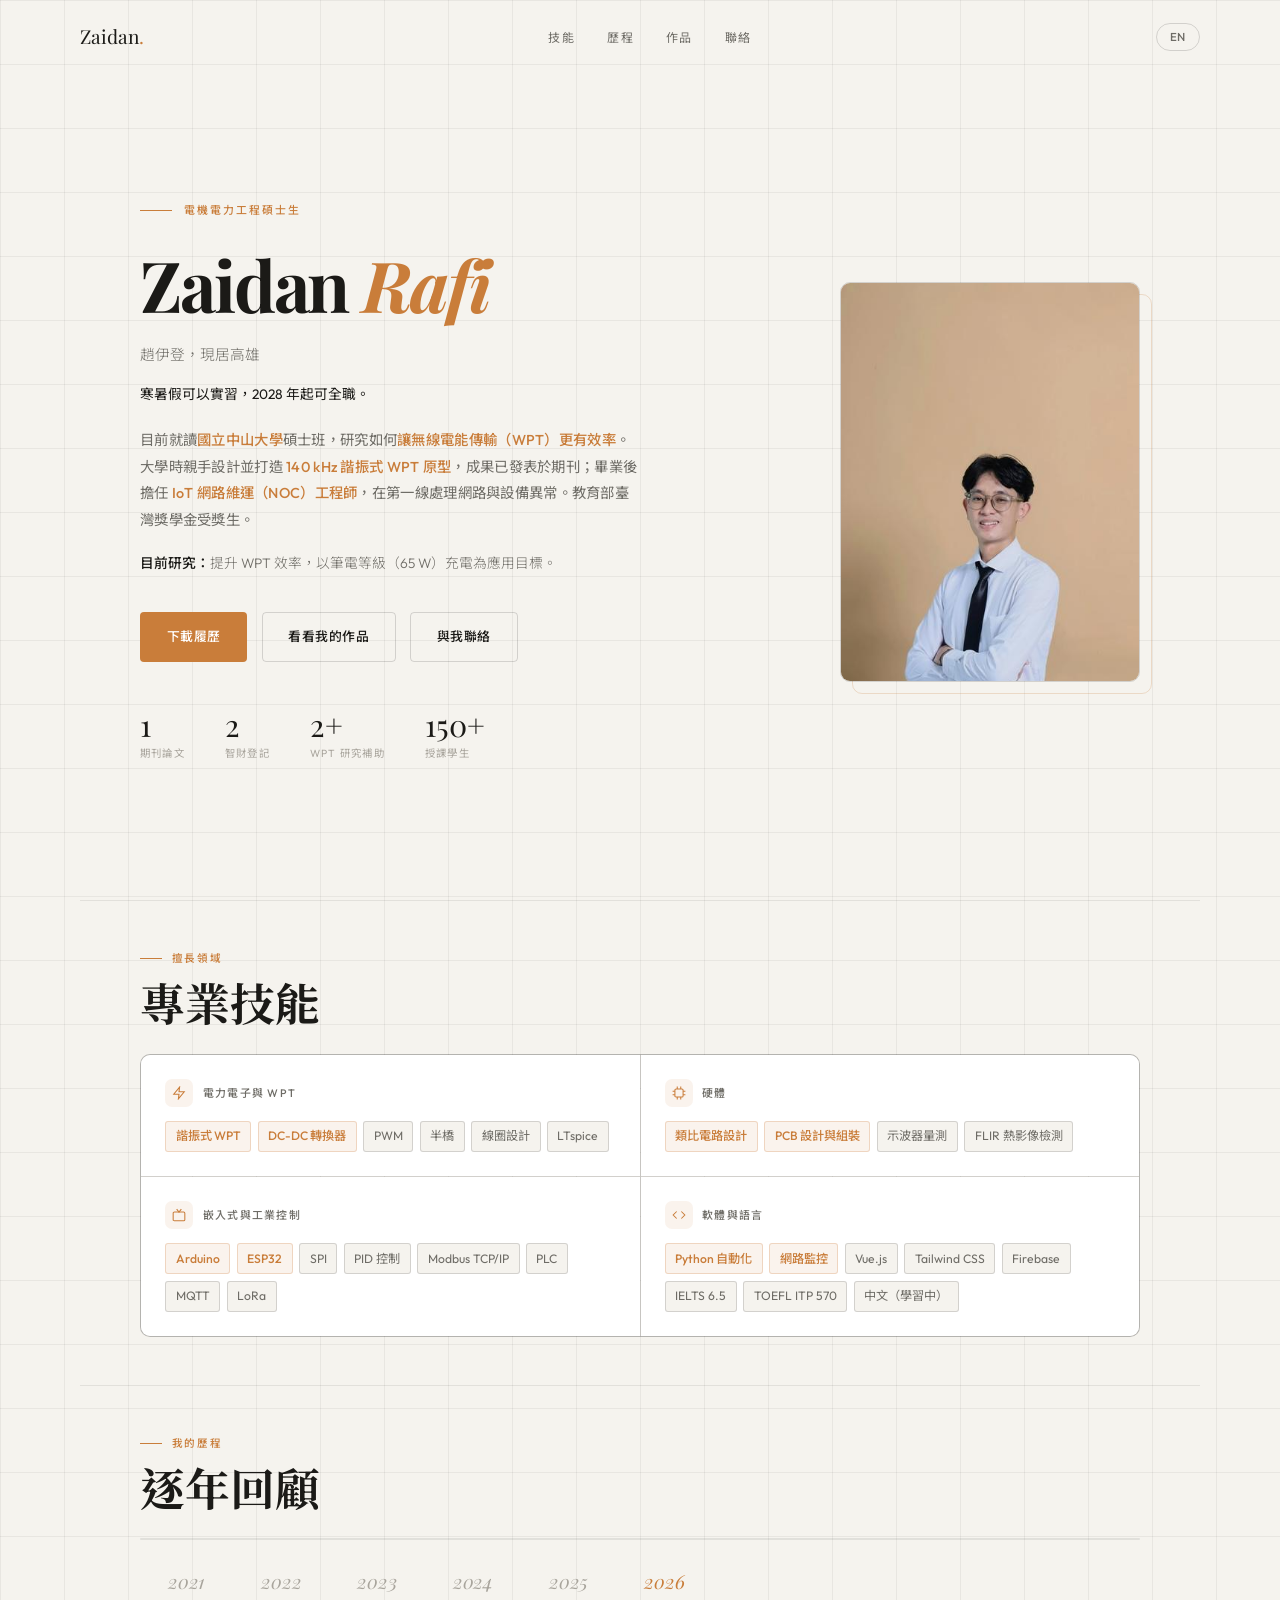
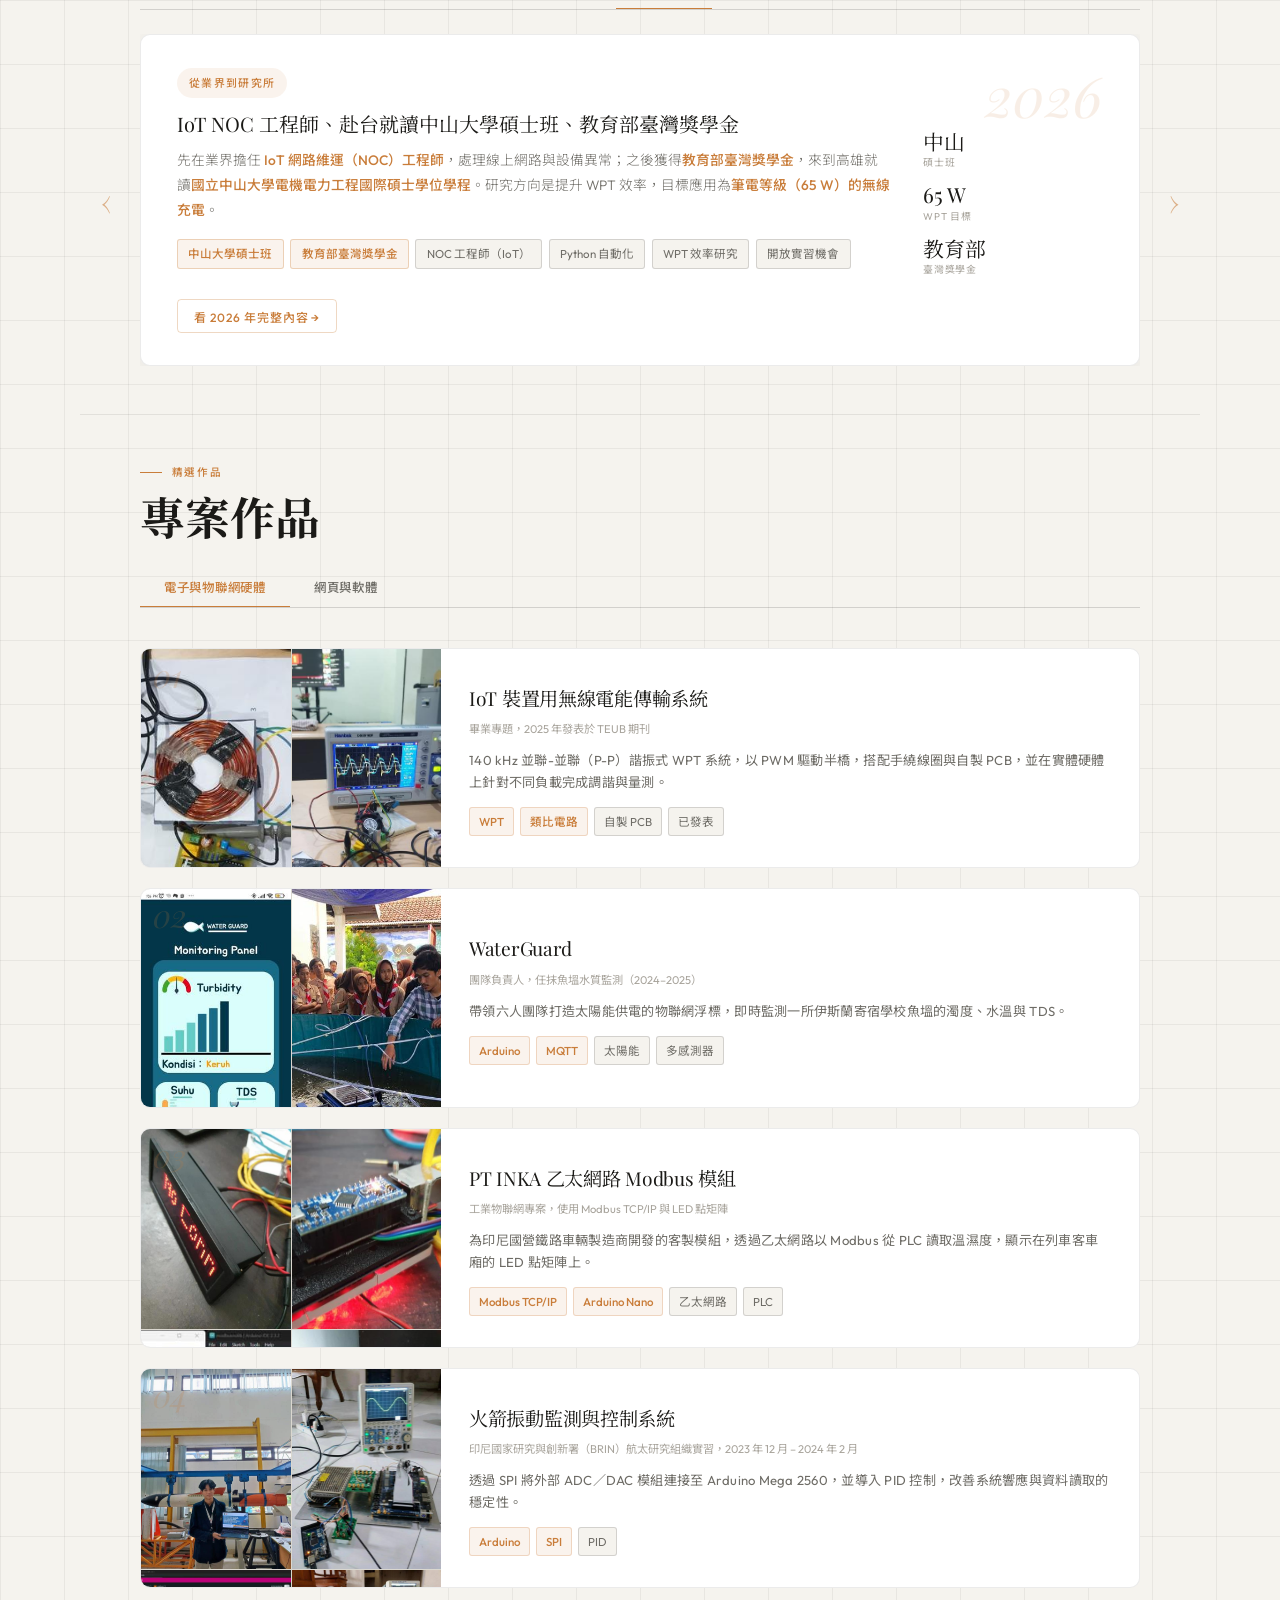
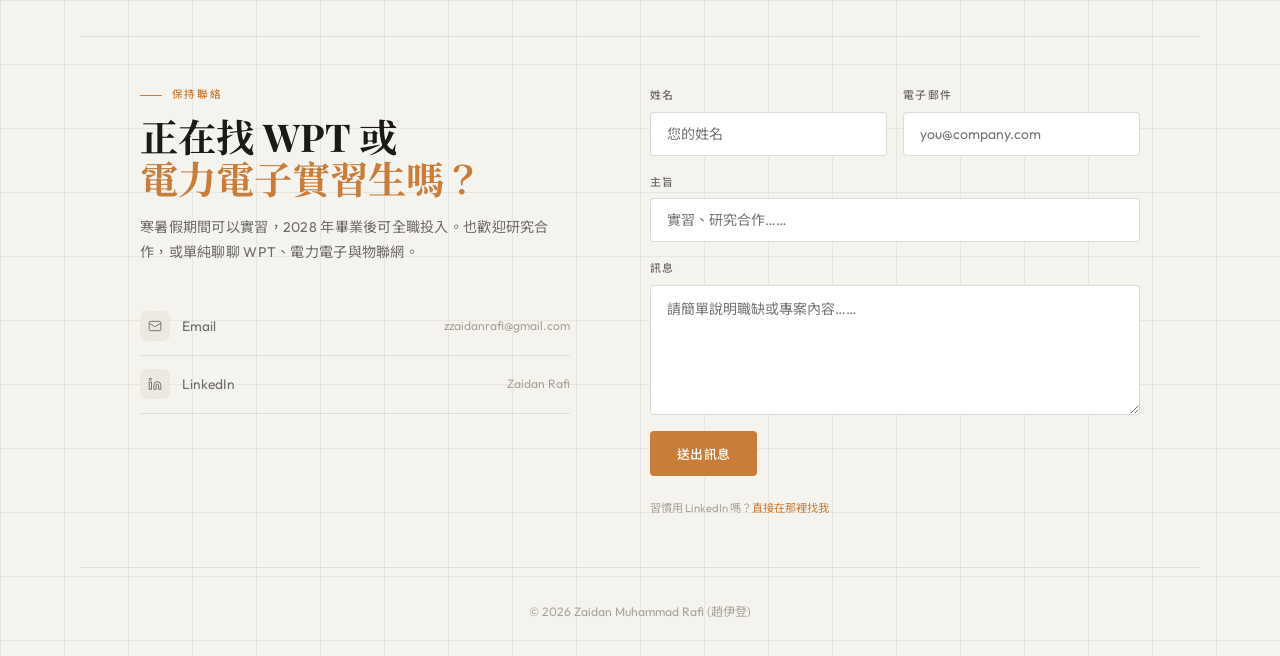
==== commit d22b82a4: "Hero: add current research line (65 W laptop-class WPT), EN + zh Co-Authored-By: Claude Opus 5.5 <no" ====
--- a/zh-tw/index.html
+++ b/zh-tw/index.html
@@ -51,7 +51,7 @@
   <link rel="preconnect" href="https://fonts.gstatic.com" crossorigin/>
   <link href="https://fonts.googleapis.com/css2?family=Playfair+Display:ital,wght@0,400;1,400&amp;family=Outfit:wght@300;400;500&amp;family=Noto+Sans+TC:wght@300;400;500&amp;family=Noto+Serif+TC:wght@500&amp;display=swap" rel="stylesheet" id="fonts"/>
   <link rel="preload" as="image" href="/img/photo.jpeg"/>
-  <link rel="stylesheet" href="/style.css?v=8d2f2c07"/>
+  <link rel="stylesheet" href="/style.css?v=def5acf5"/>
   <script src="https://cdn.jsdelivr.net/npm/@emailjs/browser@4.4.1/dist/email.min.js" integrity="sha384-SALc35EccAf6RzGw4iNsyj7kTPr33K7RoGzYu+7heZhT8s0GZouafRiCg1qy44AS" crossorigin="anonymous" defer></script>
   <meta name="referrer" content="strict-origin-when-cross-origin"/>
 </head>
@@ -86,6 +86,7 @@
       <p class="hero-role" data-anim data-i18n="hero.role"><span class="zh" lang="zh-Hant">趙伊登</span>，現居高雄</p>
       <div class="avail" data-anim data-i18n="hero.avail">寒暑假可以實習，2028 年起可全職。</div>
       <p class="hero-bio" data-anim data-i18n="hero.bio">目前就讀<b>國立中山大學</b>碩士班，研究如何<b>讓無線電能傳輸（WPT）更有效率</b>。大學時親手設計並打造 <b>140 kHz 諧振式 WPT 原型</b>，成果已發表於期刊；畢業後擔任 <b>IoT 網路維運（NOC）工程師</b>，在第一線處理網路與設備異常。教育部臺灣獎學金受獎生。</p>
+      <p class="hero-now" data-anim data-i18n="hero.now"><b>目前研究：</b>提升 WPT 效率，以筆電等級（65 W）充電為應用目標。</p>
       <div class="hero-cta" data-anim>
         <a href="/Zaidan_Rafi_CV_ZH.pdf" class="btn btn-primary cv-link" target="_blank" rel="noopener" data-i18n="hero.cv">下載履歷</a>
         <a href="#projects" class="btn btn-ghost" data-i18n="hero.cta1">看看我的作品</a>
@@ -110,6 +111,7 @@
     </div>
     <div class="avail" data-i18n="hm.avail">寒暑假可以實習。</div>
     <p class="hm-bio" data-i18n="hm.bio">在中山大學研究<strong>更高效率的無線電能傳輸</strong>。曾打造 140 kHz 諧振式 WPT 原型並發表論文，也做過 <strong>IoT NOC 工程師</strong>。</p>
+    <p class="hm-now" data-i18n="hero.now"><b>目前研究：</b>提升 WPT 效率，以筆電等級（65 W）充電為應用目標。</p>
     <div class="hm-cta"><a href="/Zaidan_Rafi_CV_ZH.pdf" class="btn btn-primary cv-link" target="_blank" rel="noopener" data-i18n="hero.cv">下載履歷</a><a href="#contact" class="btn btn-ghost" data-i18n="hm.contact">聯絡我</a></div>
     <div class="stats-row"><div class="stat"><span class="stat-num">1</span><span class="stat-lbl" data-i18n="stat.paper">期刊論文</span></div><div class="stat"><span class="stat-num">2</span><span class="stat-lbl" data-i18n="stat.patents">智財登記</span></div><div class="stat"><span class="stat-num">150+</span><span class="stat-lbl" data-i18n="stat.students">授課學生</span></div></div>
   </div>
@@ -260,7 +262,7 @@
   <div class="lb-dots" id="lbDots"></div>
 </div>
 
-<script src="/i18n.js?v=94d1a1aa" defer></script>
+<script src="/i18n.js?v=2dd5259c" defer></script>
 <script src="/app.js?v=36503a97" defer></script>
 </body>
 </html>
--- a/style.css
+++ b/style.css
@@ -356,3 +356,9 @@
 html[lang^="zh"] .nav-links a,html[lang^="zh"] .stat-lbl,html[lang^="zh"] .fg label{letter-spacing:.12em}
 .hero-mob .hm-bio{max-width:34rem}
 .hero-mob .stats-row{max-width:26rem}
+
+/* current research line (hero) */
+.hero-now{font-size:.86rem;font-weight:300;line-height:1.75;color:var(--muted);max-width:500px;margin:-1.4rem 0 2.3rem}
+.hero-now b{font-weight:500;color:var(--text)}
+.hm-now{font-size:.8rem;font-weight:300;line-height:1.75;color:var(--muted);max-width:34rem;margin:-.8rem 0 1.4rem}
+.hm-now b{font-weight:500;color:var(--text)}
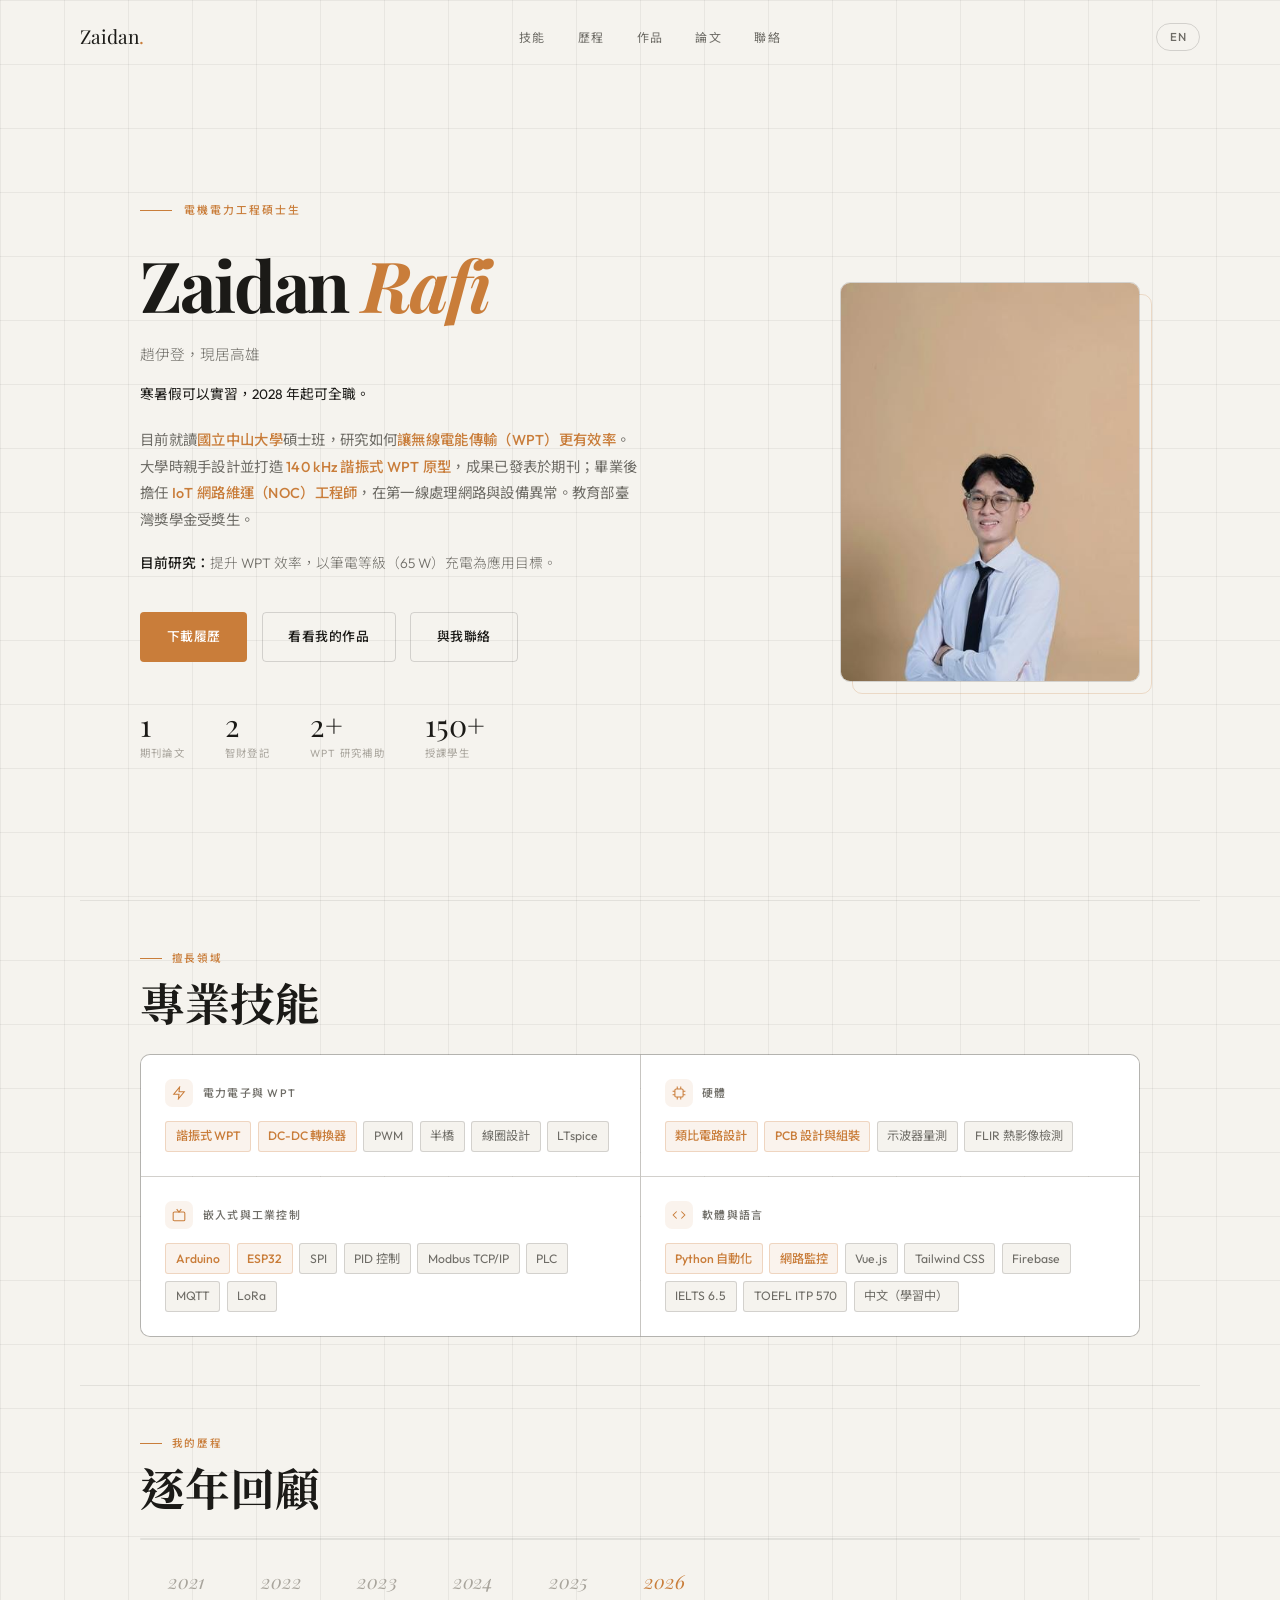
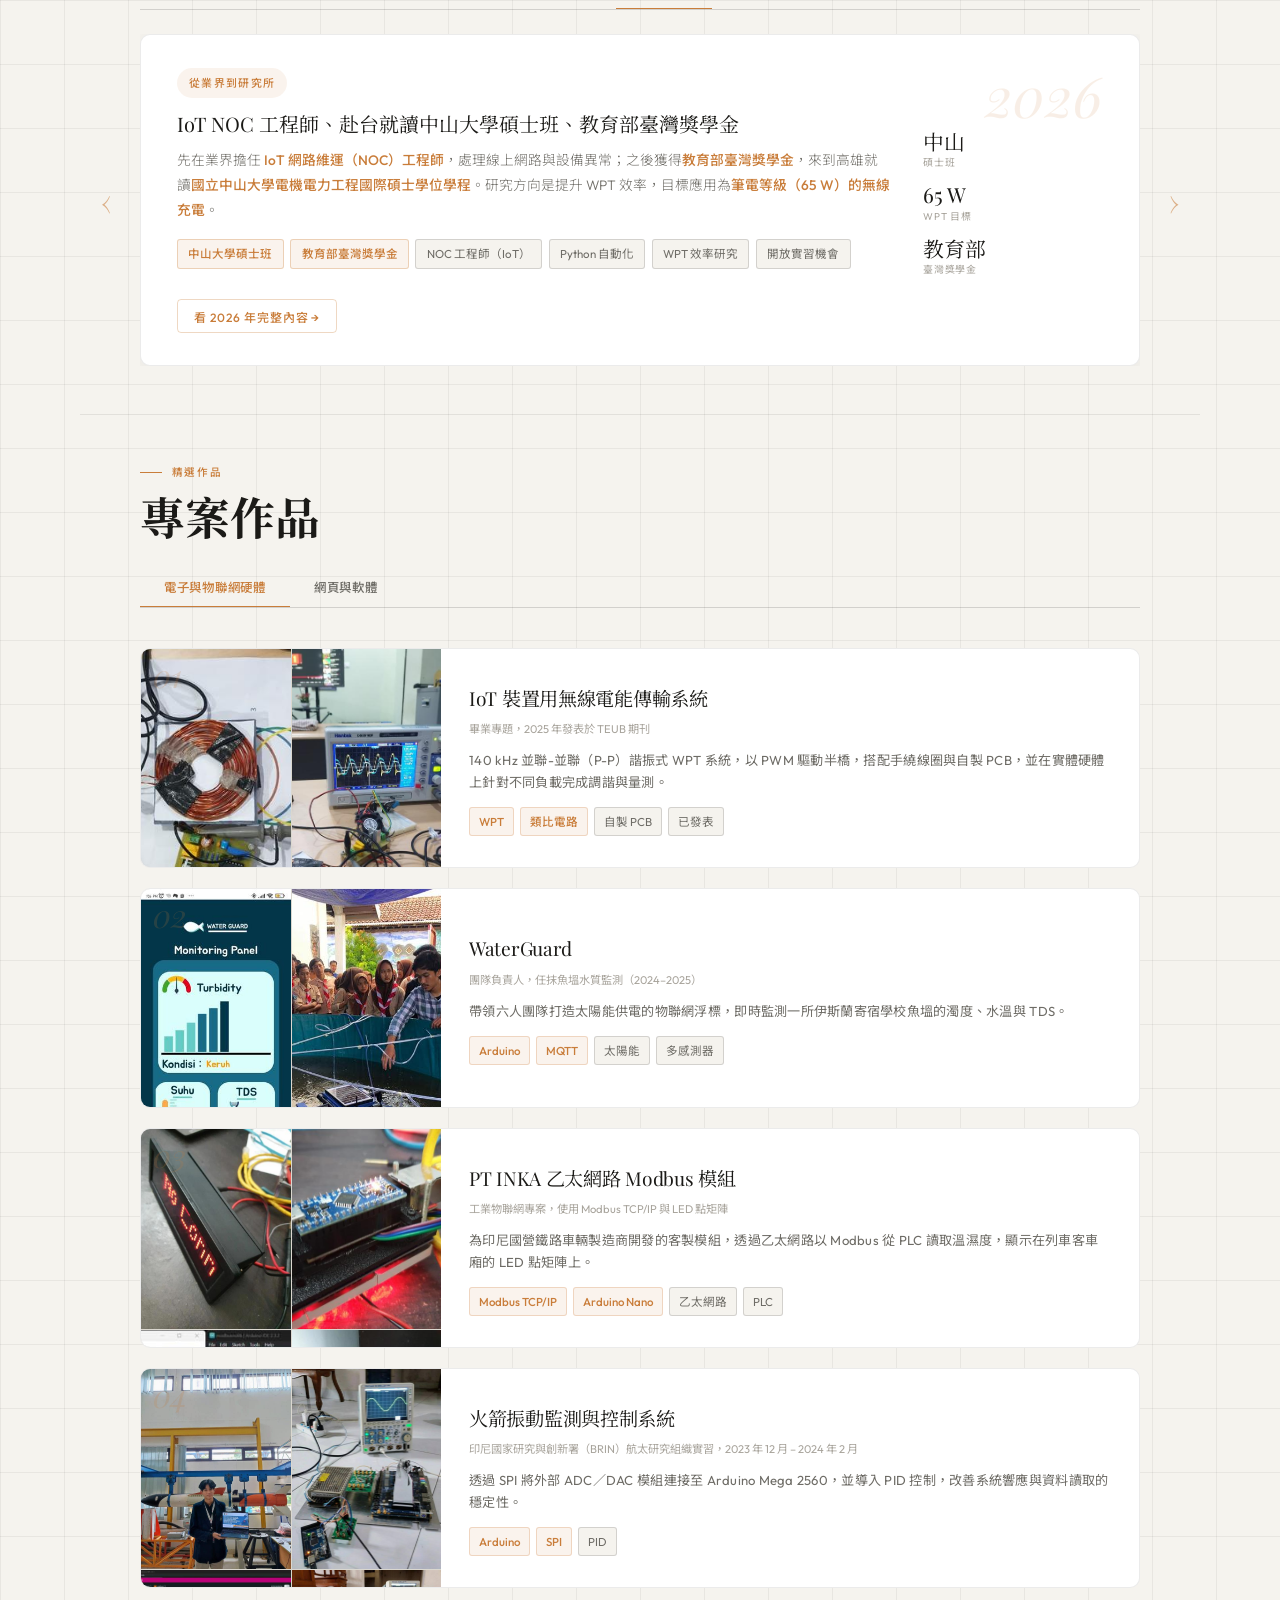
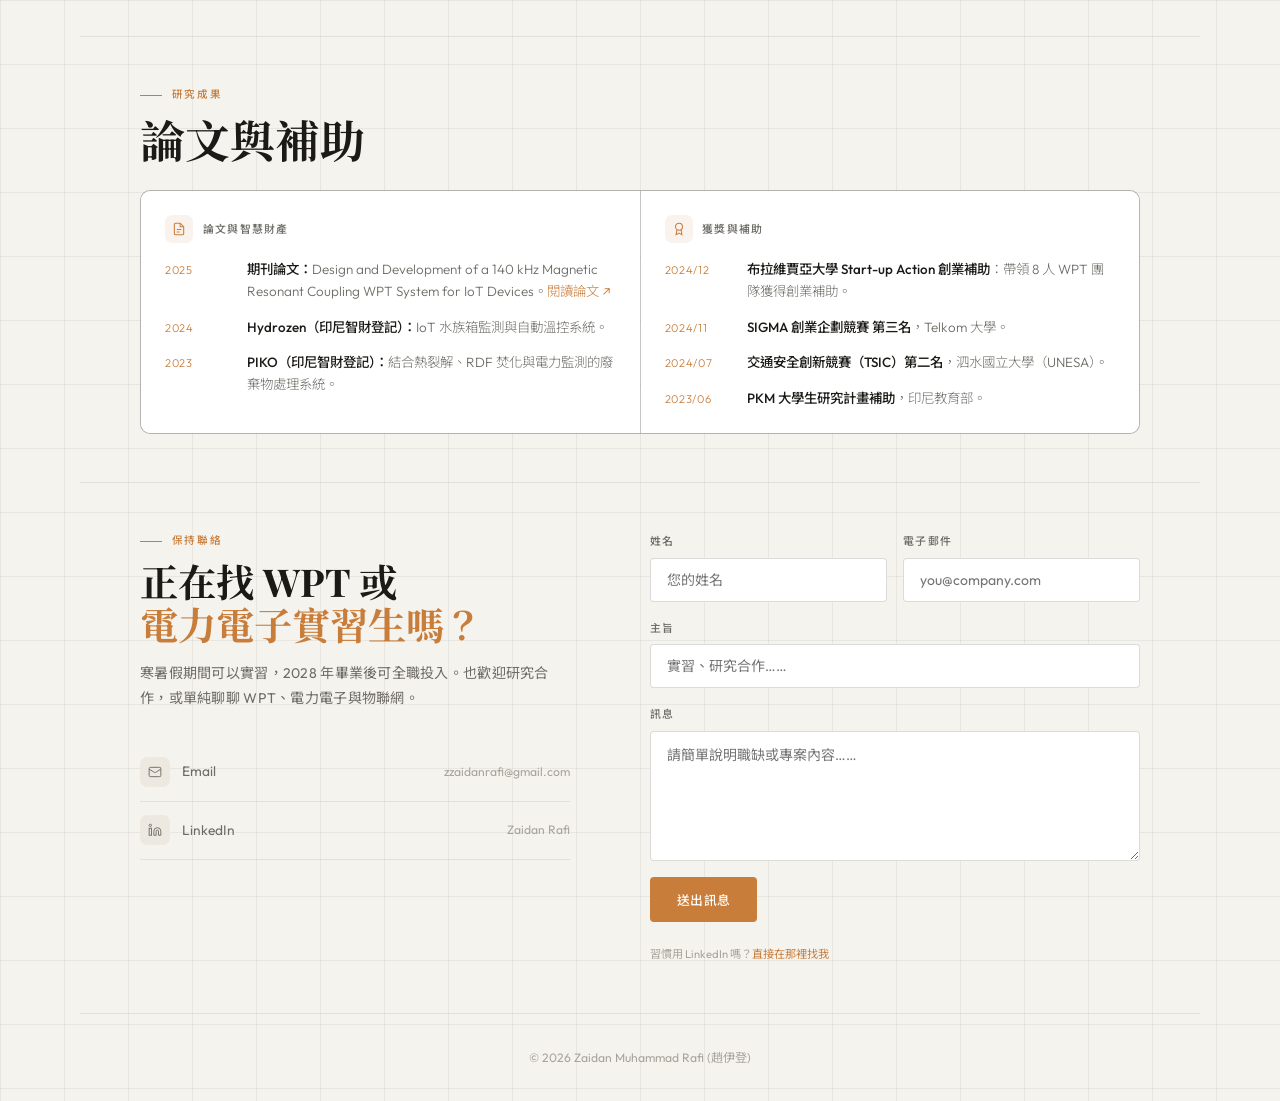
==== commit e883399f: "Add Publications & Funding section and nav link (EN + zh) Co-Authored-By: Claude Opus 5.5 <noreply@a" ====
--- a/zh-tw/index.html
+++ b/zh-tw/index.html
@@ -51,7 +51,7 @@
   <link rel="preconnect" href="https://fonts.gstatic.com" crossorigin/>
   <link href="https://fonts.googleapis.com/css2?family=Playfair+Display:ital,wght@0,400;1,400&amp;family=Outfit:wght@300;400;500&amp;family=Noto+Sans+TC:wght@300;400;500&amp;family=Noto+Serif+TC:wght@500&amp;display=swap" rel="stylesheet" id="fonts"/>
   <link rel="preload" as="image" href="/img/photo.jpeg"/>
-  <link rel="stylesheet" href="/style.css?v=def5acf5"/>
+  <link rel="stylesheet" href="/style.css?v=b626b1d6"/>
   <script src="https://cdn.jsdelivr.net/npm/@emailjs/browser@4.4.1/dist/email.min.js" integrity="sha384-SALc35EccAf6RzGw4iNsyj7kTPr33K7RoGzYu+7heZhT8s0GZouafRiCg1qy44AS" crossorigin="anonymous" defer></script>
   <meta name="referrer" content="strict-origin-when-cross-origin"/>
 </head>
@@ -63,6 +63,7 @@
     <li><a href="#skills" data-i18n="nav.skills">技能</a></li>
     <li><a href="#journey" data-i18n="nav.journey">歷程</a></li>
     <li><a href="#projects" data-i18n="nav.work">作品</a></li>
+    <li><a href="#publications" data-i18n="nav.pubs">論文</a></li>
     <li><a href="#contact" data-i18n="nav.contact">聯絡</a></li>
   </ul>
   <div class="nav-right">
@@ -74,6 +75,7 @@
   <a href="#skills"   onclick="closeMob()" data-i18n="nav.skills">技能</a>
   <a href="#journey"  onclick="closeMob()" data-i18n="nav.journey">歷程</a>
   <a href="#projects" onclick="closeMob()" data-i18n="nav.work">作品</a>
+  <a href="#publications" onclick="closeMob()" data-i18n="nav.pubs">論文</a>
   <a href="#contact"  onclick="closeMob()" data-i18n="nav.contact">聯絡</a>
 </div>
 
@@ -218,6 +220,32 @@
 
 <hr class="div"/>
 
+<div class="sw" id="publications">
+  <div class="s-label" data-anim><div class="s-label-line"></div><span data-i18n="pub.label">研究成果</span></div>
+  <h2 class="s-title" data-anim data-i18n="pub.title">論文與補助</h2>
+  <div class="skills-grid" data-anim>
+    <div class="skill-card">
+      <div class="sk-hd"><div class="sk-ico"><svg width="14" height="14" viewBox="0 0 24 24" fill="none" stroke="currentColor" stroke-width="1.8"><path d="M14 2H6a2 2 0 0 0-2 2v16a2 2 0 0 0 2 2h12a2 2 0 0 0 2-2V8z"/><polyline points="14 2 14 8 20 8"/><line x1="8" y1="13" x2="16" y2="13"/><line x1="8" y1="17" x2="13" y2="17"/></svg></div><span data-i18n="pub.h1">論文與智慧財產</span></div>
+      <ul class="pub-list">
+        <li data-i18n="pub.paper"><span class="pub-yr">2025</span><div><b>期刊論文：</b>Design and Development of a 140 kHz Magnetic Resonant Coupling WPT System for IoT Devices。<a href="https://elektro.studentjournal.ub.ac.id/index.php/teub/article/view/2264" target="_blank" rel="noopener">閱讀論文 ↗</a></div></li>
+        <li data-i18n="pub.hydrozen"><span class="pub-yr">2024</span><div><b>Hydrozen（印尼智財登記）：</b>IoT 水族箱監測與自動溫控系統。</div></li>
+        <li data-i18n="pub.piko"><span class="pub-yr">2023</span><div><b>PIKO（印尼智財登記）：</b>結合熱裂解、RDF 焚化與電力監測的廢棄物處理系統。</div></li>
+      </ul>
+    </div>
+    <div class="skill-card">
+      <div class="sk-hd"><div class="sk-ico"><svg width="14" height="14" viewBox="0 0 24 24" fill="none" stroke="currentColor" stroke-width="1.8"><circle cx="12" cy="8" r="6"/><path d="M15.477 12.89L17 22l-5-3-5 3 1.523-9.11"/></svg></div><span data-i18n="pub.h2">獲獎與補助</span></div>
+      <ul class="pub-list">
+        <li data-i18n="fund.startup"><span class="pub-yr">2024/12</span><div><b>布拉維賈亞大學 Start-up Action 創業補助</b>：帶領 8 人 WPT 團隊獲得創業補助。</div></li>
+        <li data-i18n="fund.sigma"><span class="pub-yr">2024/11</span><div><b>SIGMA 創業企劃競賽 第三名</b>，Telkom 大學。</div></li>
+        <li data-i18n="fund.tsic"><span class="pub-yr">2024/07</span><div><b>交通安全創新競賽（TSIC）第二名</b>，泗水國立大學（UNESA）。</div></li>
+        <li data-i18n="fund.pkm"><span class="pub-yr">2023/06</span><div><b>PKM 大學生研究計畫補助</b>，印尼教育部。</div></li>
+      </ul>
+    </div>
+  </div>
+</div>
+
+<hr class="div"/>
+
 <div class="sw" id="contact">
   <div class="contact-grid">
     <div>
@@ -262,7 +290,7 @@
   <div class="lb-dots" id="lbDots"></div>
 </div>
 
-<script src="/i18n.js?v=2dd5259c" defer></script>
-<script src="/app.js?v=36503a97" defer></script>
+<script src="/i18n.js?v=8c1a8533" defer></script>
+<script src="/app.js?v=e061e7b9" defer></script>
 </body>
 </html>
--- a/style.css
+++ b/style.css
@@ -362,3 +362,11 @@
 .hero-now b{font-weight:500;color:var(--text)}
 .hm-now{font-size:.8rem;font-weight:300;line-height:1.75;color:var(--muted);max-width:34rem;margin:-.8rem 0 1.4rem}
 .hm-now b{font-weight:500;color:var(--text)}
+
+/* publications & funding list */
+.pub-list{list-style:none;display:flex;flex-direction:column;gap:.85rem;margin-top:.35rem}
+.pub-list li{display:grid;grid-template-columns:4.4rem 1fr;gap:.75rem;font-size:.84rem;font-weight:300;line-height:1.65;color:var(--muted)}
+.pub-list b{font-weight:500;color:var(--text)}
+.pub-list a{color:var(--accent);text-decoration:none;white-space:nowrap}
+.pub-list a:hover{text-decoration:underline}
+.pub-yr{font-size:.7rem;letter-spacing:.06em;color:var(--accent);padding-top:.2rem}
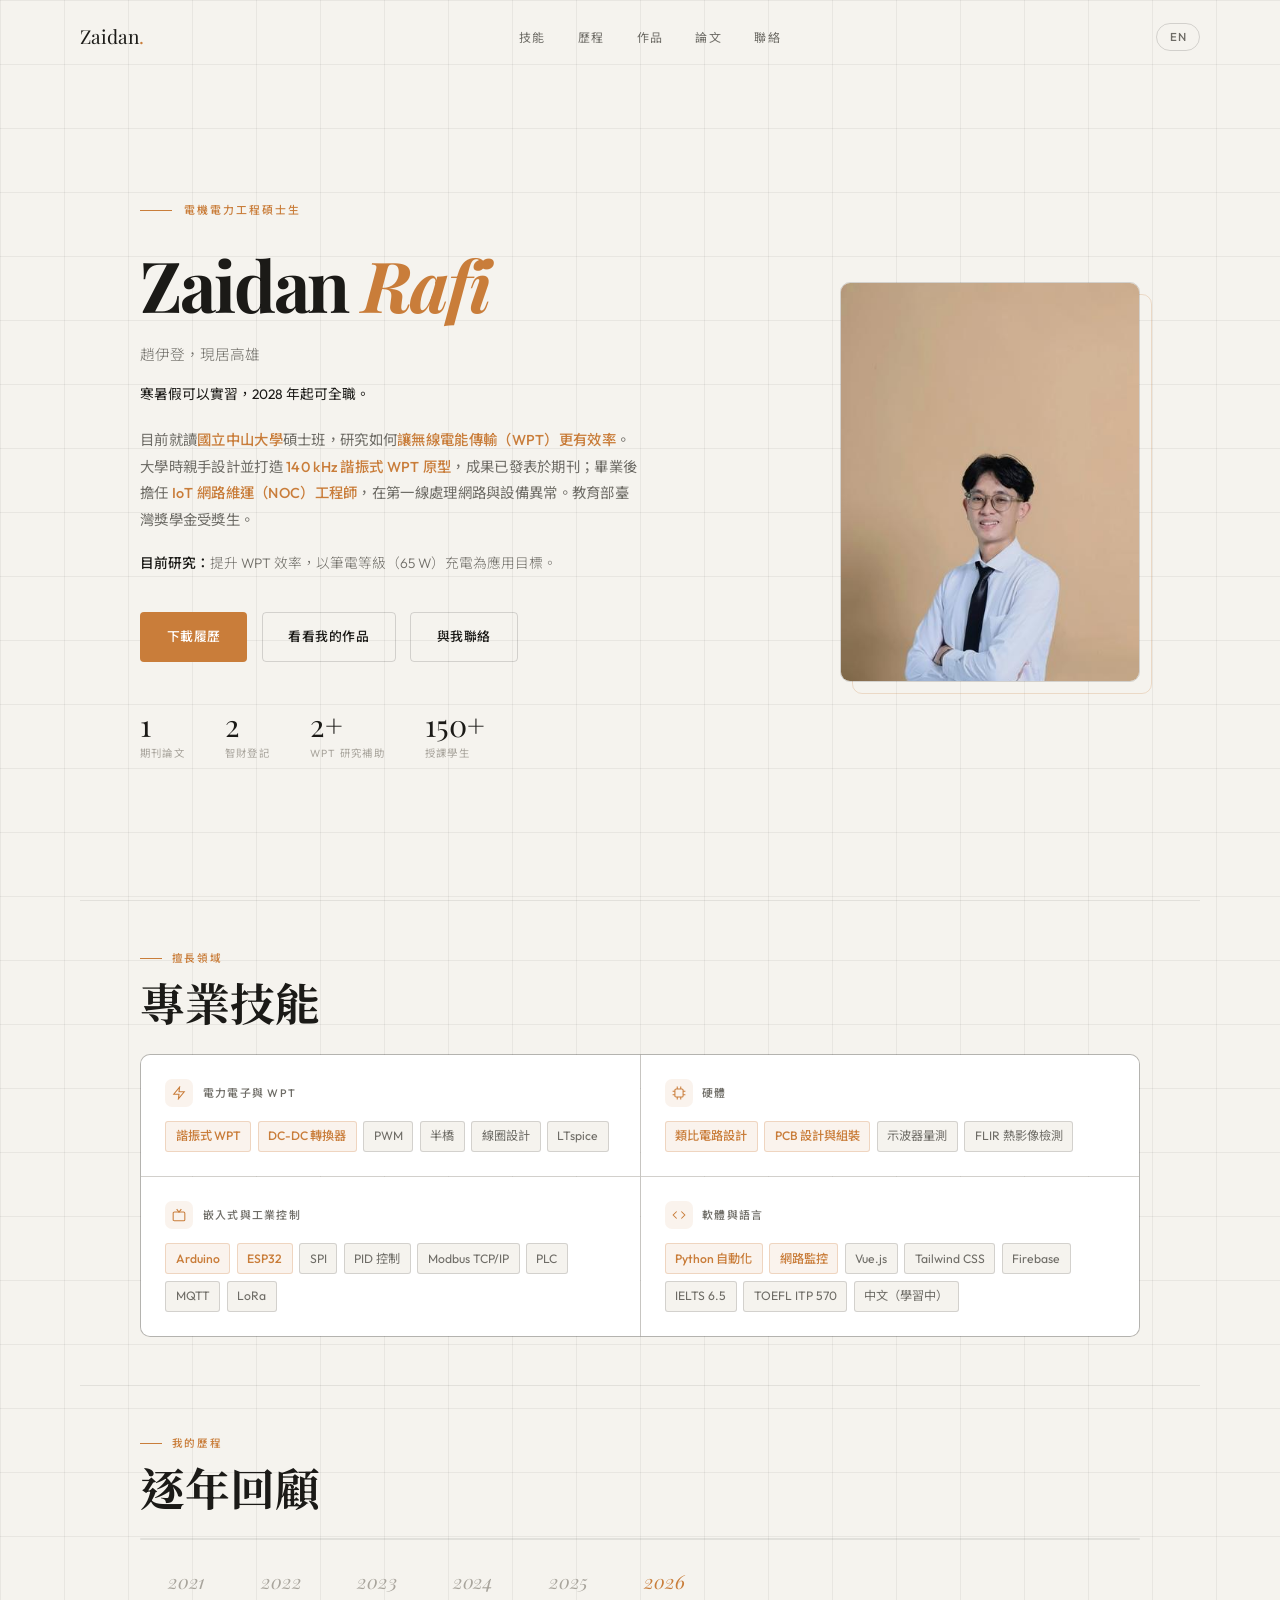
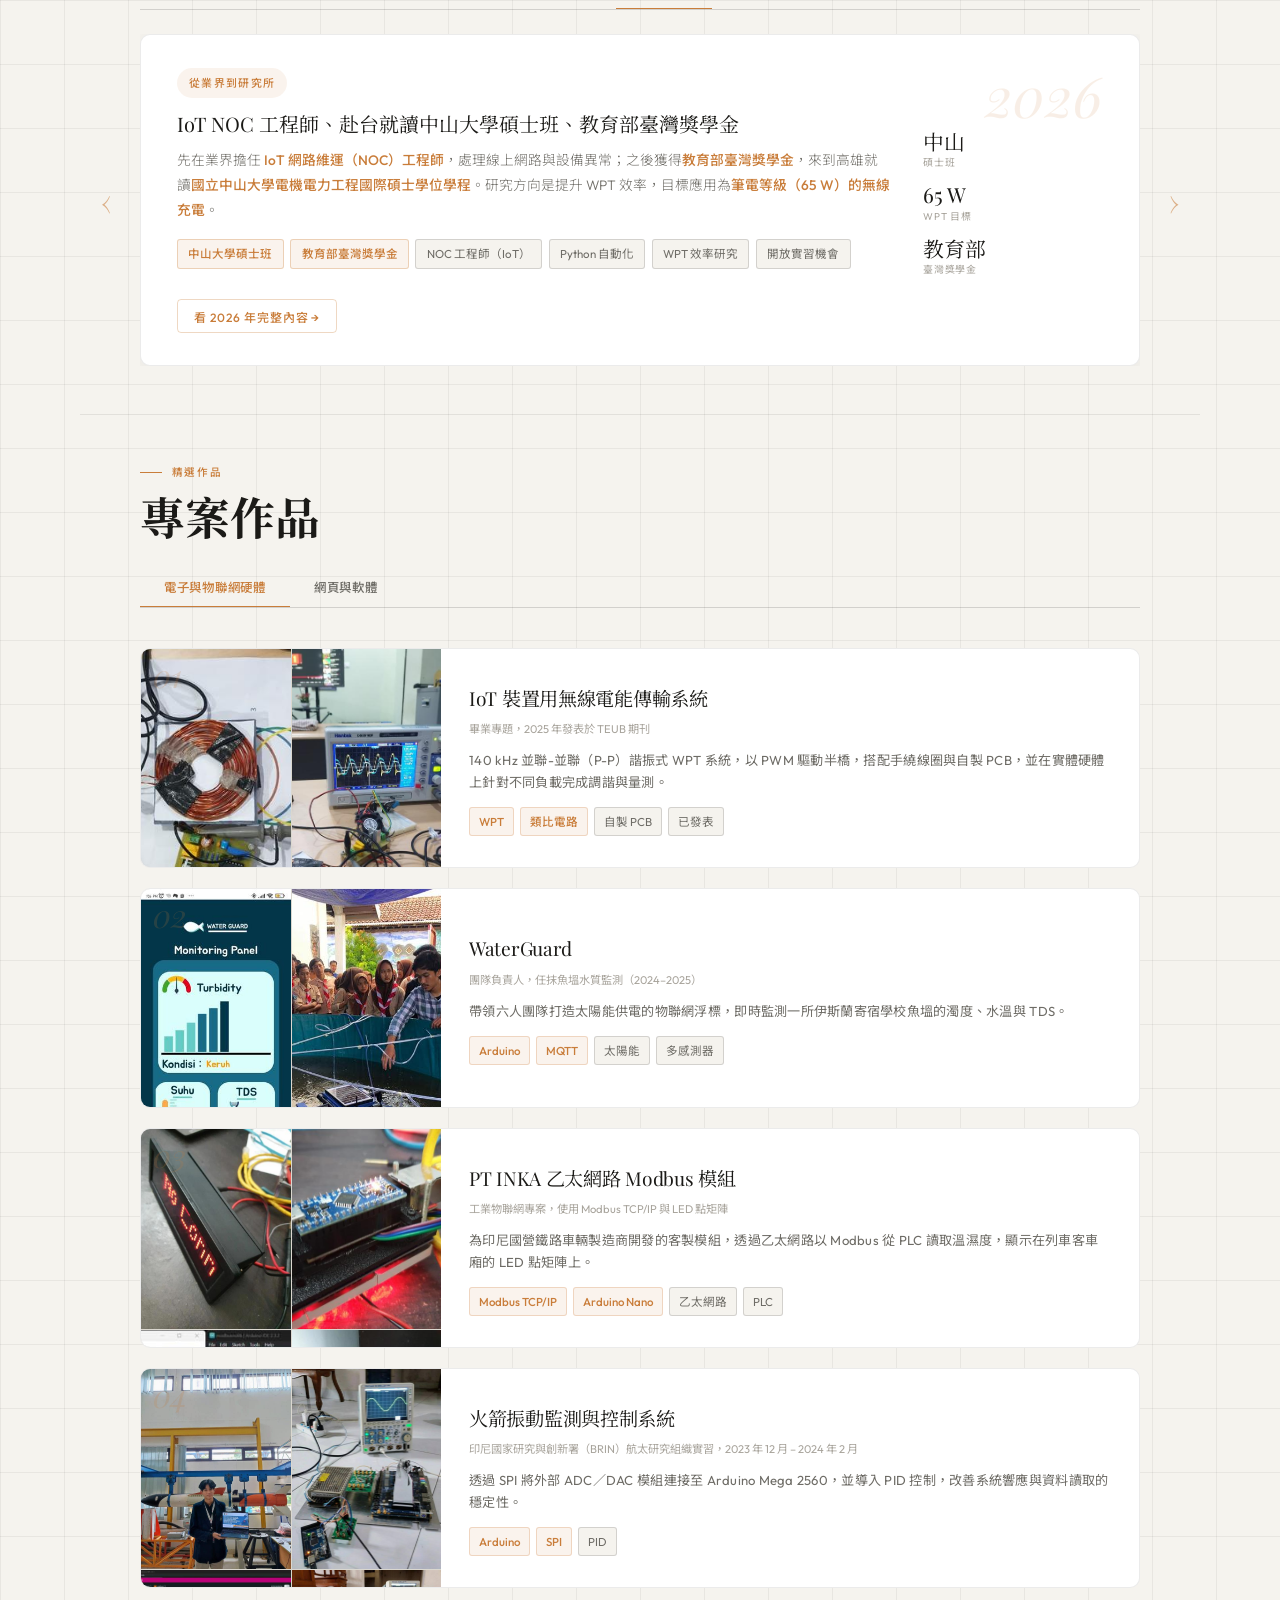
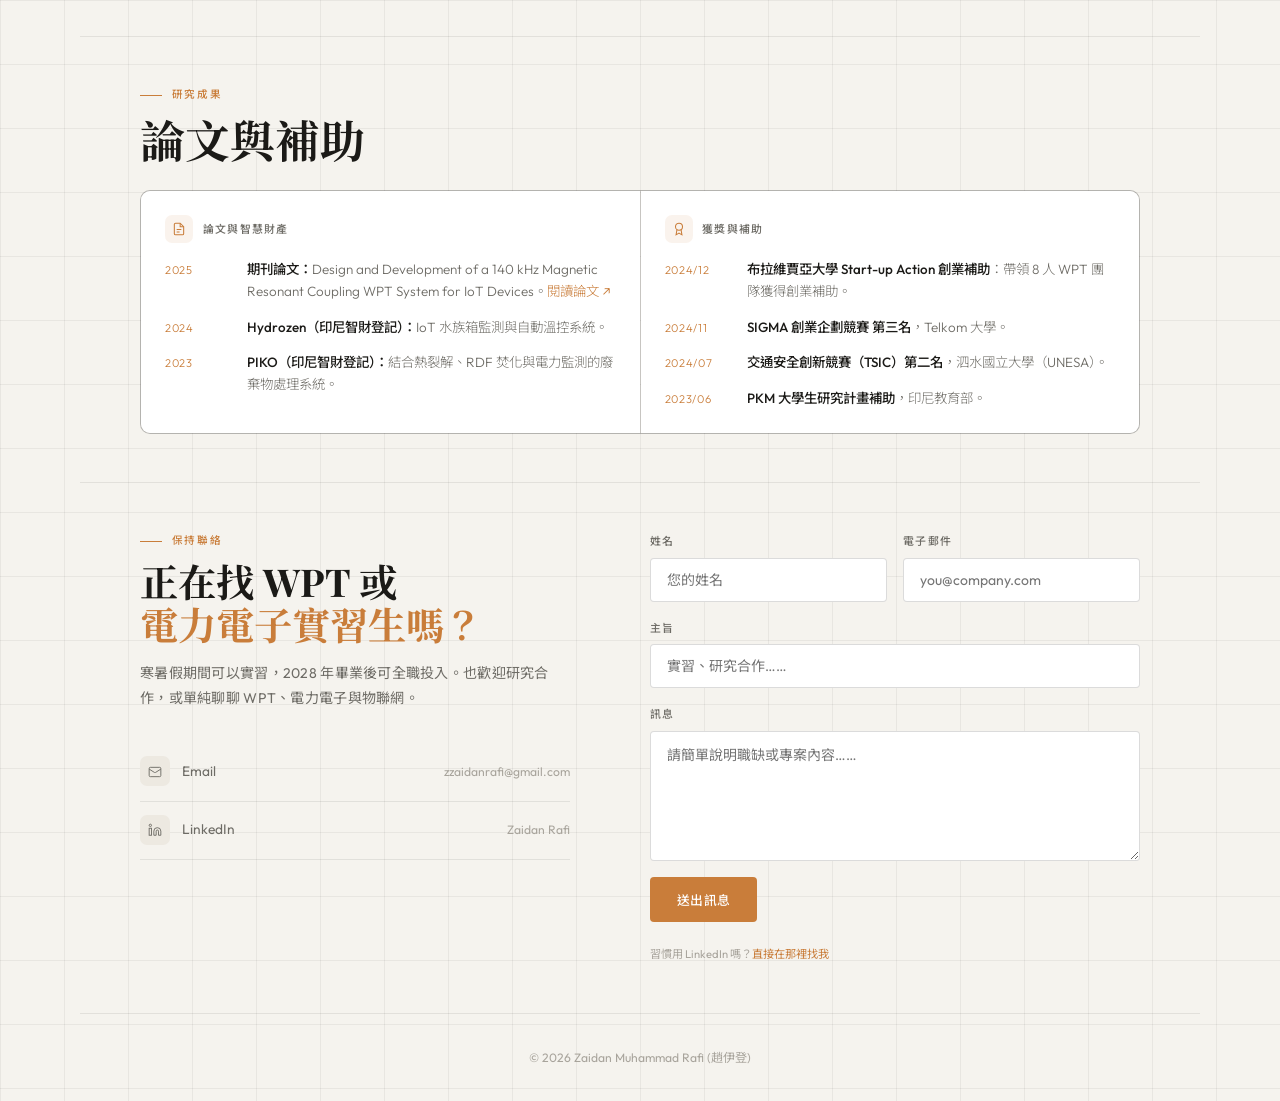
==== commit a3b9e30d: "Rename CV PDFs so phones stop serving the cached old CV Same CV content (no phone number); new filen" ====
--- a/zh-tw/index.html
+++ b/zh-tw/index.html
@@ -90,7 +90,7 @@
       <p class="hero-bio" data-anim data-i18n="hero.bio">目前就讀<b>國立中山大學</b>碩士班，研究如何<b>讓無線電能傳輸（WPT）更有效率</b>。大學時親手設計並打造 <b>140 kHz 諧振式 WPT 原型</b>，成果已發表於期刊；畢業後擔任 <b>IoT 網路維運（NOC）工程師</b>，在第一線處理網路與設備異常。教育部臺灣獎學金受獎生。</p>
       <p class="hero-now" data-anim data-i18n="hero.now"><b>目前研究：</b>提升 WPT 效率，以筆電等級（65 W）充電為應用目標。</p>
       <div class="hero-cta" data-anim>
-        <a href="/Zaidan_Rafi_CV_ZH.pdf" class="btn btn-primary cv-link" target="_blank" rel="noopener" data-i18n="hero.cv">下載履歷</a>
+        <a href="/Zaidan_Rafi_CV_ZH_2026.pdf" class="btn btn-primary cv-link" target="_blank" rel="noopener" data-i18n="hero.cv">下載履歷</a>
         <a href="#projects" class="btn btn-ghost" data-i18n="hero.cta1">看看我的作品</a>
         <a href="#contact"  class="btn btn-ghost" data-i18n="hero.cta2">與我聯絡</a>
       </div>
@@ -114,7 +114,7 @@
     <div class="avail" data-i18n="hm.avail">寒暑假可以實習。</div>
     <p class="hm-bio" data-i18n="hm.bio">在中山大學研究<strong>更高效率的無線電能傳輸</strong>。曾打造 140 kHz 諧振式 WPT 原型並發表論文，也做過 <strong>IoT NOC 工程師</strong>。</p>
     <p class="hm-now" data-i18n="hero.now"><b>目前研究：</b>提升 WPT 效率，以筆電等級（65 W）充電為應用目標。</p>
-    <div class="hm-cta"><a href="/Zaidan_Rafi_CV_ZH.pdf" class="btn btn-primary cv-link" target="_blank" rel="noopener" data-i18n="hero.cv">下載履歷</a><a href="#contact" class="btn btn-ghost" data-i18n="hm.contact">聯絡我</a></div>
+    <div class="hm-cta"><a href="/Zaidan_Rafi_CV_ZH_2026.pdf" class="btn btn-primary cv-link" target="_blank" rel="noopener" data-i18n="hero.cv">下載履歷</a><a href="#contact" class="btn btn-ghost" data-i18n="hm.contact">聯絡我</a></div>
     <div class="stats-row"><div class="stat"><span class="stat-num">1</span><span class="stat-lbl" data-i18n="stat.paper">期刊論文</span></div><div class="stat"><span class="stat-num">2</span><span class="stat-lbl" data-i18n="stat.patents">智財登記</span></div><div class="stat"><span class="stat-num">150+</span><span class="stat-lbl" data-i18n="stat.students">授課學生</span></div></div>
   </div>
 </div>
@@ -179,39 +179,39 @@
   </div>
   <div class="proj-panel" id="panel-web">
     <div class="pcard" onclick="openProj('rafinance')" data-anim>
-      <div class="pcard-imgs"><div class="duo"><img src="/img/rafi1.jpeg" alt="Rafinance dashboard screen" loading="lazy"/><img src="/img/rafi2.jpeg" alt="Rafinance cash flow chart" loading="lazy"/></div><span class="pcard-num">01</span></div>
+      <div class="pcard-imgs"><div class="duo"><img src="/img/rafi1.jpeg" alt="Rafinance dashboard screen" width="280" height="600" loading="lazy"/><img src="/img/rafi2.jpeg" alt="Rafinance cash flow chart" width="277" height="600" loading="lazy"/></div><span class="pcard-num">01</span></div>
       <div class="pcard-body"><div class="pcard-name">Rafinance</div><div class="pcard-sub">rafinance-peach.vercel.app</div><div class="pcard-desc" data-i18n="p.rafi.desc">個人理財網頁應用，記錄收入、支出與存錢目標，透過 Firebase 即時同步。</div><div class="tags sm"><span class="tag hi">Vue.js 3</span><span class="tag hi">Tailwind CSS</span><span class="tag">Firebase</span><span class="tag">Vercel</span></div></div>
       <div class="pcard-hint" data-i18n="hint">↗ 查看詳情</div>
     </div>
     <div class="pcard" onclick="openProj('iotlab')" data-anim>
-      <div class="pcard-imgs"><div class="duo"><img src="/img/lab1.jpeg" alt="IoT Lab website page" loading="lazy"/><img src="/img/lab2.jpeg" alt="IoT Lab website practicum page" loading="lazy"/></div><span class="pcard-num">02</span></div>
+      <div class="pcard-imgs"><div class="duo"><img src="/img/lab1.jpeg" alt="IoT Lab website page" width="600" height="279" loading="lazy"/><img src="/img/lab2.jpeg" alt="IoT Lab website practicum page" width="600" height="275" loading="lazy"/></div><span class="pcard-num">02</span></div>
       <div class="pcard-body"><div class="pcard-name" data-i18n="p.lab.name">物聯網實驗室網站</div><div class="pcard-sub">iot.ub.ac.id/#/laboratory</div><div class="pcard-desc" data-i18n="p.lab.desc">布拉維賈亞大學 IoT 與智慧運算實驗室官網，涵蓋實驗室簡介、研究、組織與實驗課資源。</div><div class="tags sm"><span class="tag hi">Vue.js 3</span><span class="tag hi">Tailwind CSS</span><span class="tag">Firebase</span><span class="tag" data-i18n="tag.internal">校內主機</span></div></div>
       <div class="pcard-hint" data-i18n="hint">↗ 查看詳情</div>
     </div>
     <div class="pcard" onclick="openProj('icgc')" data-anim>
-      <div class="pcard-imgs"><img class="si" src="/img/icgc.jpeg" alt="ICGC registration website" loading="lazy" style="object-position:center 15%"/><span class="pcard-num">03</span></div>
+      <div class="pcard-imgs"><img class="si" src="/img/icgc.jpeg" alt="ICGC registration website" width="600" height="279" loading="lazy" style="object-position:center 15%"/><span class="pcard-num">03</span></div>
       <div class="pcard-body"><div class="pcard-name" data-i18n="p.icgc.name">ICGC 報名平台</div><div class="pcard-sub">icgc-registration.web.app</div><div class="pcard-desc" data-i18n="p.icgc.desc">印尼大專盃高爾夫錦標賽的報名平台，採用黑金色系品牌介面。</div><div class="tags sm"><span class="tag hi">Vue.js 3</span><span class="tag hi">Tailwind CSS</span><span class="tag">Supabase</span><span class="tag">Firebase</span></div></div>
       <div class="pcard-hint" data-i18n="hint">↗ 查看詳情</div>
     </div>
   </div>
   <div class="proj-panel on" id="panel-elec">
     <div class="pcard" onclick="openProj('wpt')" data-anim>
-      <div class="pcard-imgs"><div class="quad"><img src="/img/wpt_test.jpeg" alt="140 kHz WPT test bench with driver board and coils" loading="lazy"/><img src="/img/wpt_osc.jpeg" alt="Oscilloscope showing WPT resonant waveforms" loading="lazy"/><img src="/img/wpt_pcb.jpeg" alt="Custom WPT driver and receiver PCBs" loading="lazy"/><img src="/img/wpt_therm.jpeg" alt="FLIR thermal check of the WPT driver" loading="lazy"/></div><span class="pcard-num">01</span></div>
+      <div class="pcard-imgs"><div class="quad"><img src="/img/wpt_test.jpeg" alt="140 kHz WPT test bench with driver board and coils" width="600" height="338" loading="lazy"/><img src="/img/wpt_osc.jpeg" alt="Oscilloscope showing WPT resonant waveforms" width="337" height="600" loading="lazy"/><img src="/img/wpt_pcb.jpeg" alt="Custom WPT driver and receiver PCBs" width="450" height="600" loading="lazy"/><img src="/img/wpt_therm.jpeg" alt="FLIR thermal check of the WPT driver" width="337" height="600" loading="lazy"/></div><span class="pcard-num">01</span></div>
       <div class="pcard-body"><div class="pcard-name" data-i18n="p.wpt.name">IoT 裝置用無線電能傳輸系統</div><div class="pcard-sub" data-i18n="p.wpt.sub">畢業專題，2025 年發表於 TEUB 期刊</div><div class="pcard-desc" data-i18n="p.wpt.desc">140 kHz 並聯-並聯（P-P）諧振式 WPT 系統，以 PWM 驅動半橋，搭配手繞線圈與自製 PCB，並在實體硬體上針對不同負載完成調諧與量測。</div><div class="tags sm"><span class="tag hi">WPT</span><span class="tag hi" data-i18n="tag.analogc">類比電路</span><span class="tag" data-i18n="tag.custompcb">自製 PCB</span><span class="tag" data-i18n="tag.published">已發表</span></div></div>
       <div class="pcard-hint" data-i18n="hint">↗ 查看詳情</div>
     </div>
     <div class="pcard" onclick="openProj('waterguard')" data-anim>
-      <div class="pcard-imgs"><div class="quad"><img src="/img/wg_app.jpeg" alt="WaterGuard monitoring app" loading="lazy"/><img src="/img/wg_pond.jpeg" alt="WaterGuard buoy deployed in a fish pond" loading="lazy"/><img src="/img/wg_dev.jpeg" alt="WaterGuard solar-powered buoy prototype" loading="lazy"/><img src="/img/wg_pres.jpeg" alt="Presenting the WaterGuard project" loading="lazy"/></div><span class="pcard-num">02</span></div>
+      <div class="pcard-imgs"><div class="quad"><img src="/img/wg_app.jpeg" alt="WaterGuard monitoring app" width="269" height="600" loading="lazy"/><img src="/img/wg_pond.jpeg" alt="WaterGuard buoy deployed in a fish pond" width="450" height="600" loading="lazy"/><img src="/img/wg_dev.jpeg" alt="WaterGuard solar-powered buoy prototype" width="450" height="600" loading="lazy"/><img src="/img/wg_pres.jpeg" alt="Presenting the WaterGuard project" width="600" height="450" loading="lazy"/></div><span class="pcard-num">02</span></div>
       <div class="pcard-body"><div class="pcard-name">WaterGuard</div><div class="pcard-sub" data-i18n="p.wg.sub">團隊負責人，任抹魚塭水質監測（2024–2025）</div><div class="pcard-desc" data-i18n="p.wg.desc">帶領六人團隊打造太陽能供電的物聯網浮標，即時監測一所伊斯蘭寄宿學校魚塭的濁度、水溫與 TDS。</div><div class="tags sm"><span class="tag hi">Arduino</span><span class="tag hi">MQTT</span><span class="tag" data-i18n="tag.solar">太陽能</span><span class="tag" data-i18n="tag.multisensor">多感測器</span></div></div>
       <div class="pcard-hint" data-i18n="hint">↗ 查看詳情</div>
     </div>
     <div class="pcard" onclick="openProj('inka')" data-anim>
-      <div class="pcard-imgs"><div class="quad"><img src="/img/inka_led.jpeg" alt="LED matrix temperature display for PT INKA" loading="lazy"/><img src="/img/inka_pcb.jpeg" alt="Arduino Nano Every with Ethernet module" loading="lazy"/><img src="/img/inka_sw.jpeg" alt="PT INKA display module software testing" loading="lazy"/><img src="/img/inka_lab.jpeg" alt="PT INKA display module lab test" loading="lazy"/></div><span class="pcard-num">03</span></div>
+      <div class="pcard-imgs"><div class="quad"><img src="/img/inka_led.jpeg" alt="LED matrix temperature display for PT INKA" width="450" height="600" loading="lazy"/><img src="/img/inka_pcb.jpeg" alt="Arduino Nano Every with Ethernet module" width="600" height="450" loading="lazy"/><img src="/img/inka_sw.jpeg" alt="PT INKA display module software testing" width="600" height="337" loading="lazy"/><img src="/img/inka_lab.jpeg" alt="PT INKA display module lab test" width="337" height="600" loading="lazy"/></div><span class="pcard-num">03</span></div>
       <div class="pcard-body"><div class="pcard-name" data-i18n="p.inka.name">PT INKA 乙太網路 Modbus 模組</div><div class="pcard-sub" data-i18n="p.inka.sub">工業物聯網專案，使用 Modbus TCP/IP 與 LED 點矩陣</div><div class="pcard-desc" data-i18n="p.inka.desc">為印尼國營鐵路車輛製造商開發的客製模組，透過乙太網路以 Modbus 從 PLC 讀取溫濕度，顯示在列車客車廂的 LED 點矩陣上。</div><div class="tags sm"><span class="tag hi">Modbus TCP/IP</span><span class="tag hi">Arduino Nano</span><span class="tag" data-i18n="tag.ethernet">乙太網路</span><span class="tag">PLC</span></div></div>
       <div class="pcard-hint" data-i18n="hint">↗ 查看詳情</div>
     </div>
     <div class="pcard" onclick="openProj('brin')" data-anim>
-      <div class="pcard-imgs"><div class="quad"><img src="/img/brin_rocket.jpeg" alt="Presenting the rocket vibration monitoring and control system at BRIN" loading="lazy"/><img src="/img/brin_scope.jpeg" alt="Arduino Mega 2560 with ADC and DAC boards and an oscilloscope check" loading="lazy"/><img src="/img/brin_plot.jpeg" alt="Serial plot of the DAC sine output and the ADC readback" loading="lazy"/><img src="/img/brin_code.jpeg" alt="Arduino SPI code for the DAC next to the oscilloscope" loading="lazy"/></div><span class="pcard-num">04</span></div>
+      <div class="pcard-imgs"><div class="quad"><img src="/img/brin_rocket.jpeg" alt="Presenting the rocket vibration monitoring and control system at BRIN" width="600" height="800" loading="lazy"/><img src="/img/brin_scope.jpeg" alt="Arduino Mega 2560 with ADC and DAC boards and an oscilloscope check" width="599" height="800" loading="lazy"/><img src="/img/brin_plot.jpeg" alt="Serial plot of the DAC sine output and the ADC readback" width="800" height="450" loading="lazy"/><img src="/img/brin_code.jpeg" alt="Arduino SPI code for the DAC next to the oscilloscope" width="800" height="600" loading="lazy"/></div><span class="pcard-num">04</span></div>
       <div class="pcard-body"><div class="pcard-name" data-i18n="p.brin.name">火箭振動監測與控制系統</div><div class="pcard-sub" data-i18n="p.brin.sub">印尼國家研究與創新署（BRIN）航太研究組織實習，2023 年 12 月 – 2024 年 2 月</div><div class="pcard-desc" data-i18n="p.brin.desc">透過 SPI 將外部 ADC／DAC 模組連接至 Arduino Mega 2560，並導入 PID 控制，改善系統響應與資料讀取的穩定性。</div><div class="tags sm"><span class="tag hi">Arduino</span><span class="tag hi">SPI</span><span class="tag">PID</span></div></div>
       <div class="pcard-hint" data-i18n="hint">↗ 查看詳情</div>
     </div>
@@ -291,6 +291,6 @@
 </div>
 
 <script src="/i18n.js?v=8c1a8533" defer></script>
-<script src="/app.js?v=e061e7b9" defer></script>
+<script src="/app.js?v=446a1635" defer></script>
 </body>
 </html>
